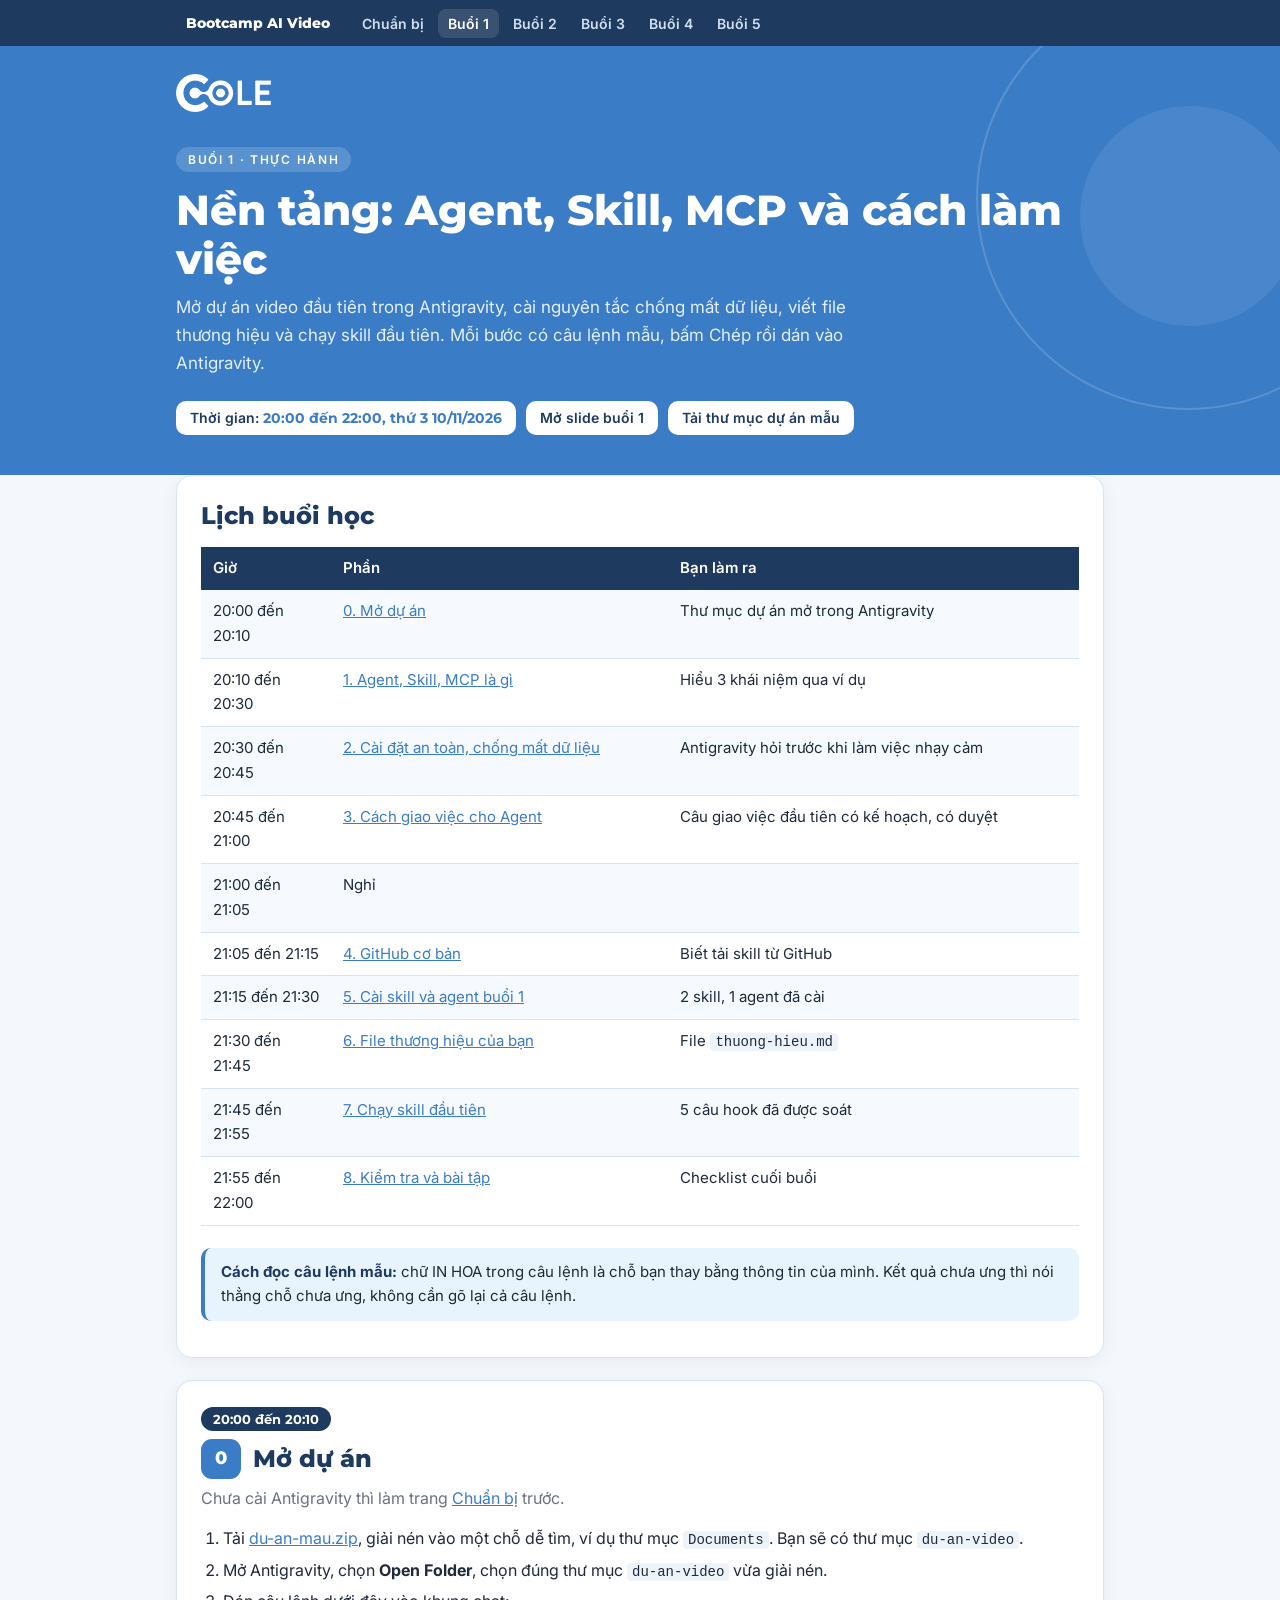
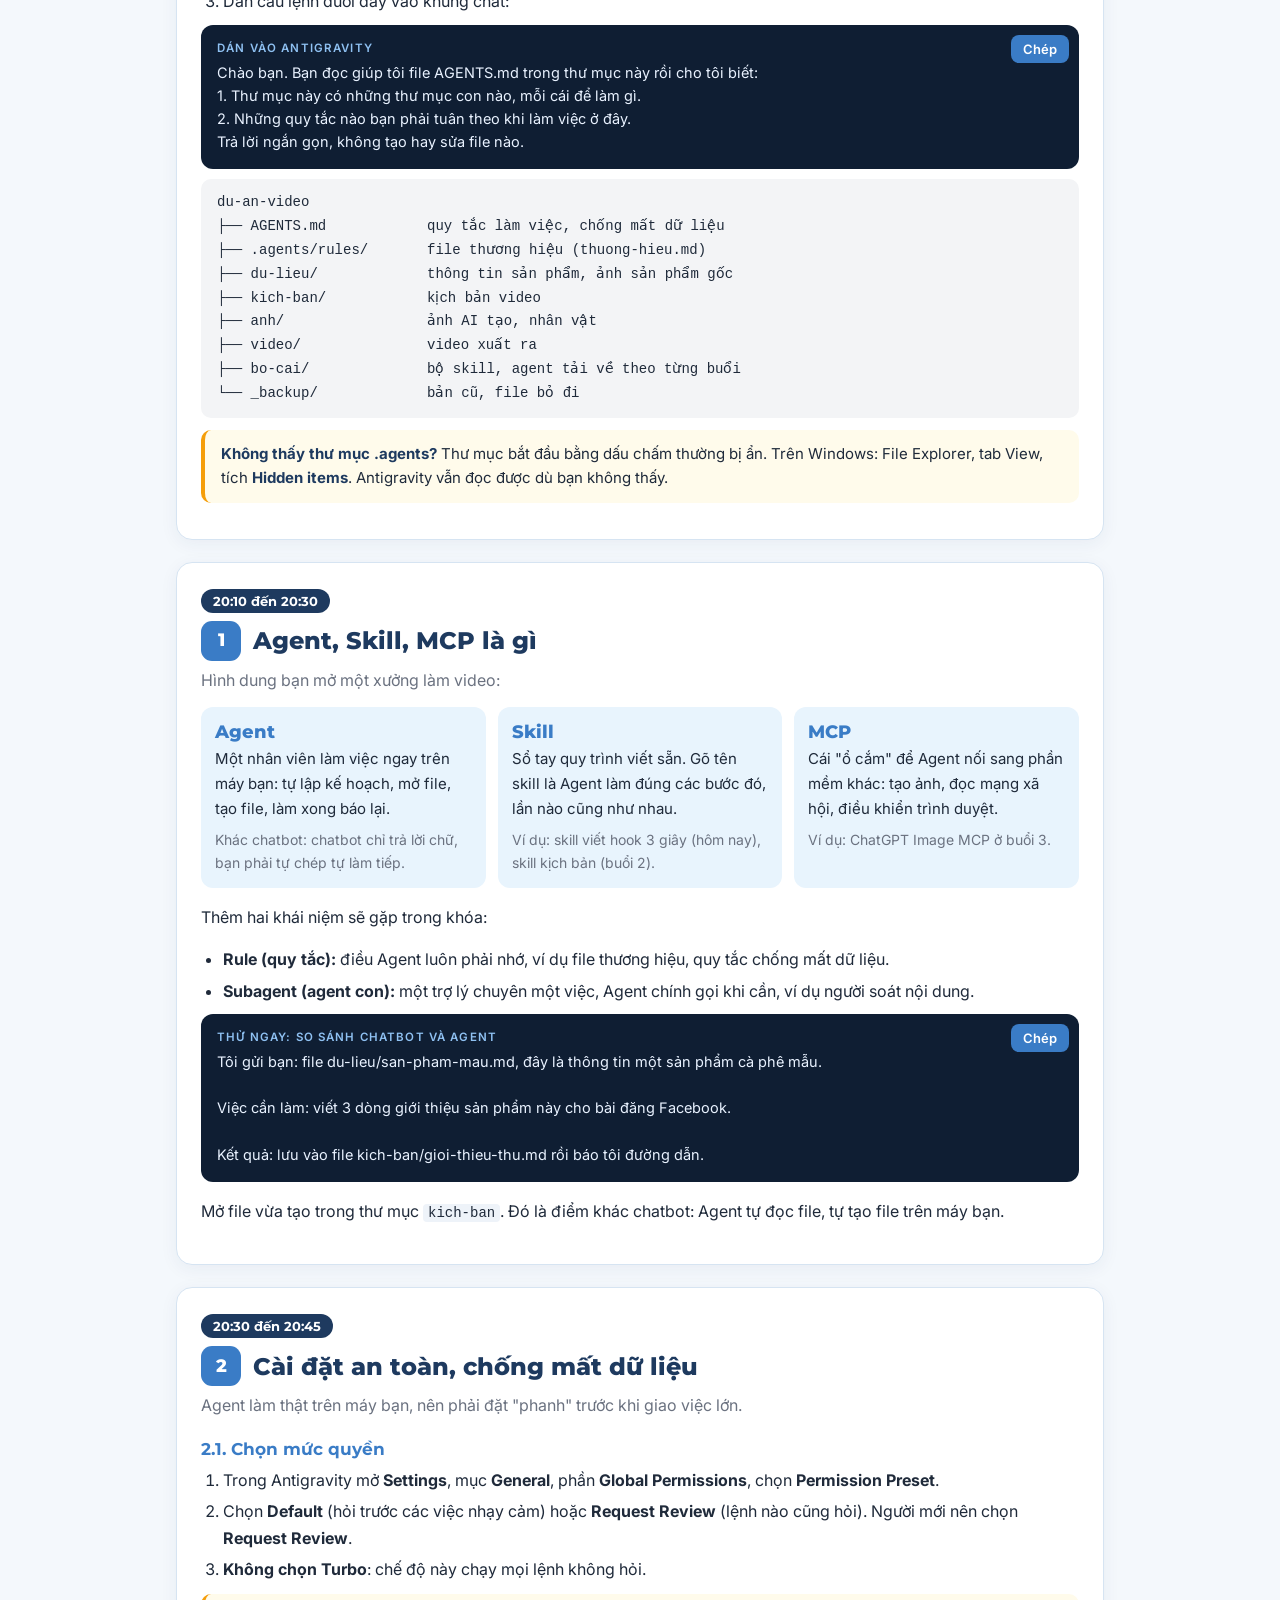
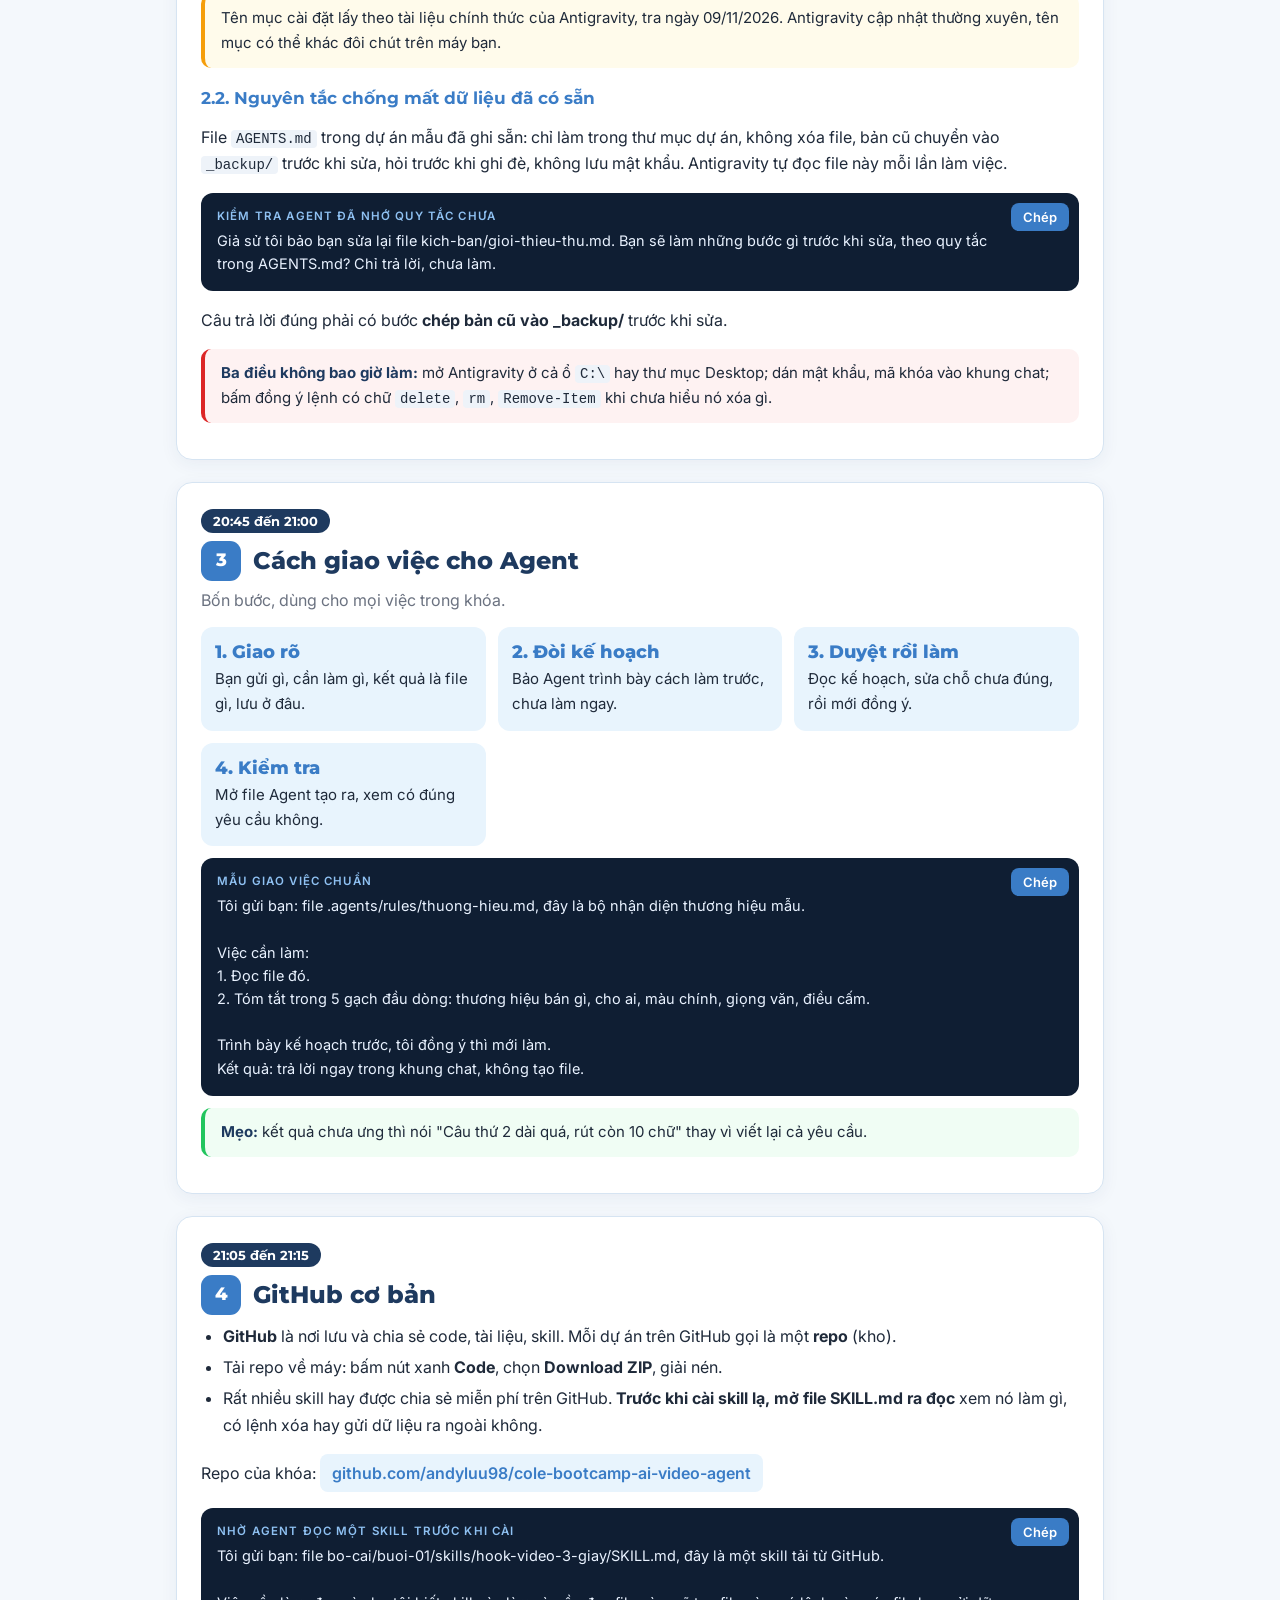
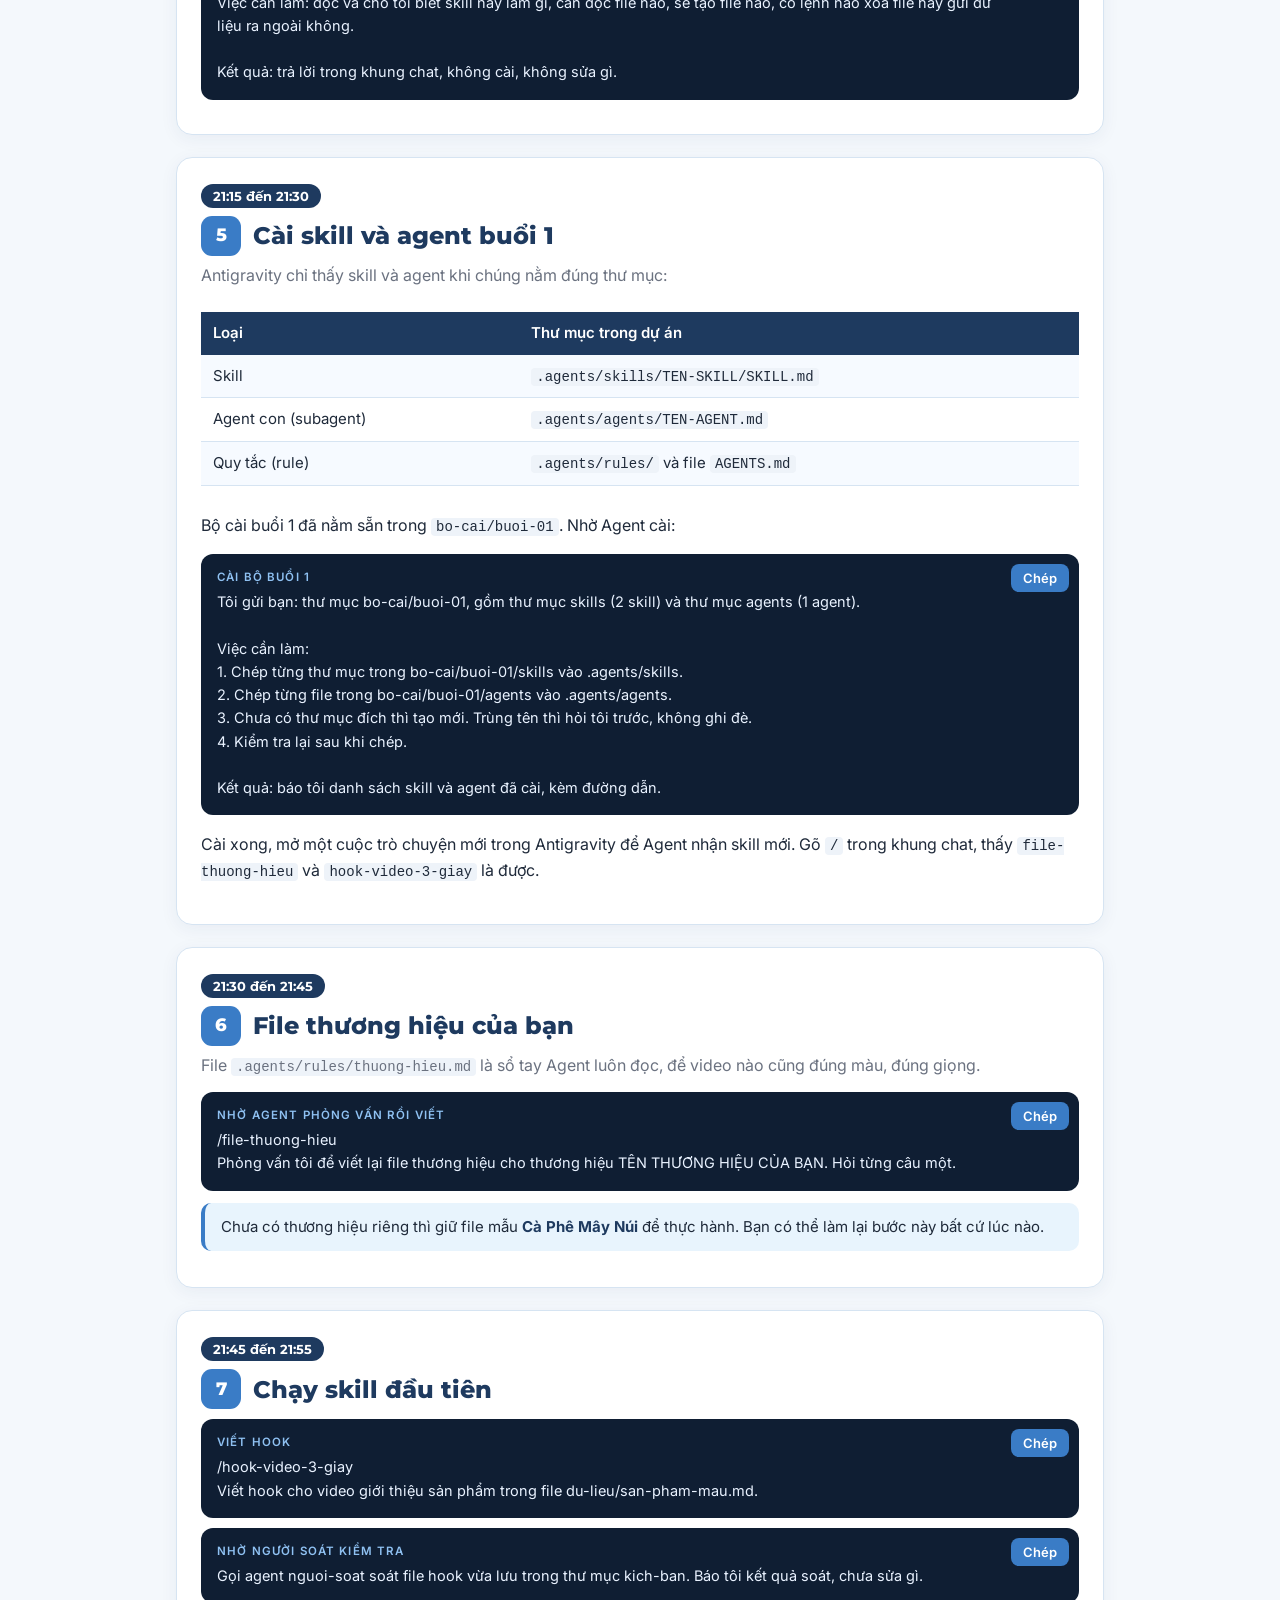
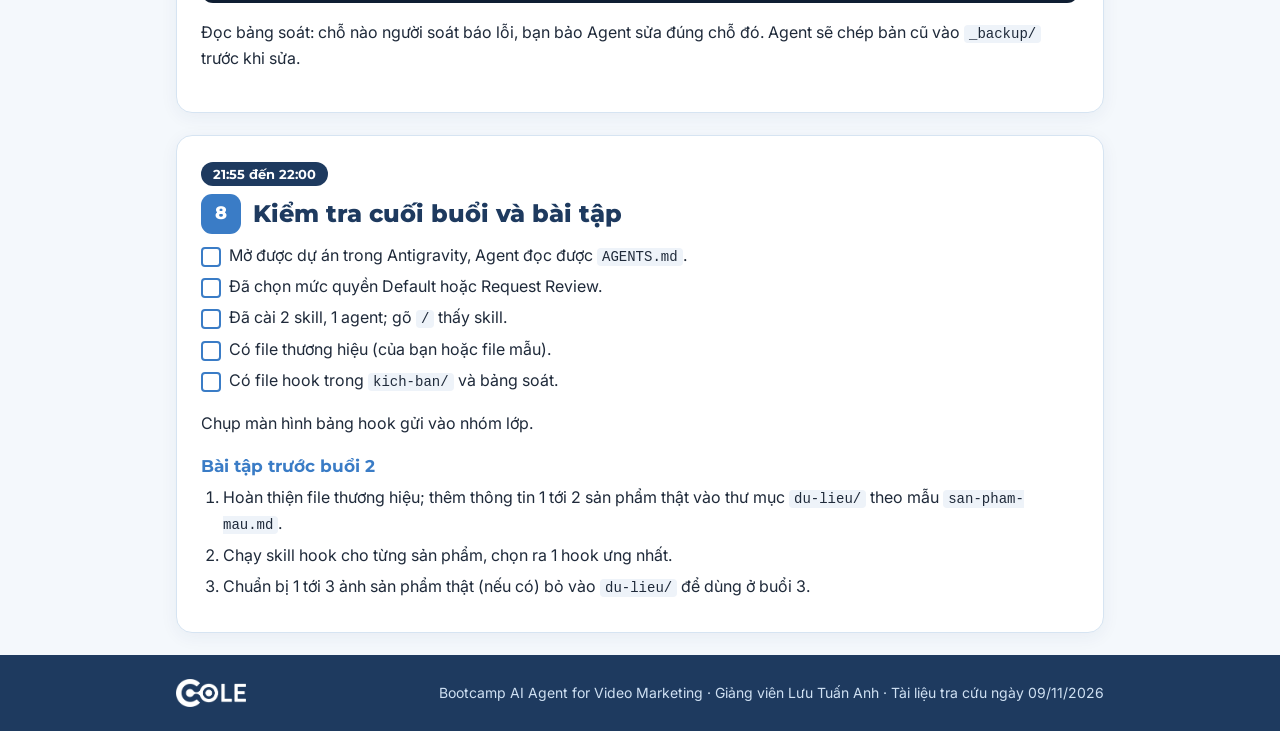
==== buoi-1.html @ e19cebfb "Web khoa hoc 5 buoi: trang thuc hanh, slide, bo cai skill va agent cho Antigravity" ====
<!doctype html>
<html lang="vi">
<head>
<meta charset="utf-8">
<meta name="viewport" content="width=device-width, initial-scale=1">
<title>Buổi 1: Nền tảng Agent, Skill, MCP | Bootcamp AI Video</title>
<link href="https://fonts.googleapis.com/css2?family=Montserrat:wght@600;700;800&family=Inter:wght@400;500;600;700&display=swap" rel="stylesheet">
<link rel="stylesheet" href="assets/style.css">
</head>
<body>
<nav class="top"><div class="wrap">
  <a class="home" href="index.html">Bootcamp AI Video</a>
  <a href="chuan-bi.html">Chuẩn bị</a>
  <a href="buoi-1.html">Buổi 1</a>
  <a href="buoi-2.html">Buổi 2</a>
  <a href="buoi-3.html">Buổi 3</a>
  <a href="buoi-4.html">Buổi 4</a>
  <a href="buoi-5.html">Buổi 5</a>
</div></nav>

<header class="hero">
  <div class="wrap">
    <img class="logo" src="assets/logo-cole-trang.png" alt="Cole">
    <div><span class="nhan">Buổi 1 · Thực hành</span></div>
    <h1>Nền tảng: Agent, Skill, MCP và cách làm việc</h1>
    <p>Mở dự án video đầu tiên trong Antigravity, cài nguyên tắc chống mất dữ liệu, viết file thương hiệu và chạy skill đầu tiên. Mỗi bước có câu lệnh mẫu, bấm Chép rồi dán vào Antigravity.</p>
    <div class="chips">
      <span>Thời gian: <b>20:00 đến 22:00, thứ 3 10/11/2026</b></span>
      <a href="slide/buoi-1.html">Mở slide buổi 1</a>
      <a href="tai-ve/du-an-mau.zip">Tải thư mục dự án mẫu</a>
    </div>
  </div>
</header>

<main class="wrap">

  <section class="card">
    <h2>Lịch buổi học</h2>
    <div class="bang-cuon"><table>
      <tr><th style="width:130px">Giờ</th><th>Phần</th><th>Bạn làm ra</th></tr>
      <tr><td>20:00 đến 20:10</td><td><a href="#p0">0. Mở dự án</a></td><td>Thư mục dự án mở trong Antigravity</td></tr>
      <tr><td>20:10 đến 20:30</td><td><a href="#p1">1. Agent, Skill, MCP là gì</a></td><td>Hiểu 3 khái niệm qua ví dụ</td></tr>
      <tr><td>20:30 đến 20:45</td><td><a href="#p2">2. Cài đặt an toàn, chống mất dữ liệu</a></td><td>Antigravity hỏi trước khi làm việc nhạy cảm</td></tr>
      <tr><td>20:45 đến 21:00</td><td><a href="#p3">3. Cách giao việc cho Agent</a></td><td>Câu giao việc đầu tiên có kế hoạch, có duyệt</td></tr>
      <tr><td>21:00 đến 21:05</td><td>Nghỉ</td><td></td></tr>
      <tr><td>21:05 đến 21:15</td><td><a href="#p4">4. GitHub cơ bản</a></td><td>Biết tải skill từ GitHub</td></tr>
      <tr><td>21:15 đến 21:30</td><td><a href="#p5">5. Cài skill và agent buổi 1</a></td><td>2 skill, 1 agent đã cài</td></tr>
      <tr><td>21:30 đến 21:45</td><td><a href="#p6">6. File thương hiệu của bạn</a></td><td>File <code>thuong-hieu.md</code></td></tr>
      <tr><td>21:45 đến 21:55</td><td><a href="#p7">7. Chạy skill đầu tiên</a></td><td>5 câu hook đã được soát</td></tr>
      <tr><td>21:55 đến 22:00</td><td><a href="#p8">8. Kiểm tra và bài tập</a></td><td>Checklist cuối buổi</td></tr>
    </table></div>
    <div class="note lam"><b>Cách đọc câu lệnh mẫu:</b> chữ IN HOA trong câu lệnh là chỗ bạn thay bằng thông tin của mình. Kết quả chưa ưng thì nói thẳng chỗ chưa ưng, không cần gõ lại cả câu lệnh.</div>
  </section>

  <!-- PHẦN 0 -->
  <section class="card" id="p0">
    <span class="phut">20:00 đến 20:10</span>
    <h2><span class="so">0</span>Mở dự án</h2>
    <p class="dung">Chưa cài Antigravity thì làm trang <a href="chuan-bi.html">Chuẩn bị</a> trước.</p>
    <ol>
      <li>Tải <a href="tai-ve/du-an-mau.zip">du-an-mau.zip</a>, giải nén vào một chỗ dễ tìm, ví dụ thư mục <code>Documents</code>. Bạn sẽ có thư mục <code>du-an-video</code>.</li>
      <li>Mở Antigravity, chọn <b>Open Folder</b>, chọn đúng thư mục <code>du-an-video</code> vừa giải nén.</li>
      <li>Dán câu lệnh dưới đây vào khung chat:</li>
    </ol>
    <div class="prompt"><span class="nhan-p">Dán vào Antigravity</span><button>Chép</button><p>Chào bạn. Bạn đọc giúp tôi file AGENTS.md trong thư mục này rồi cho tôi biết:
1. Thư mục này có những thư mục con nào, mỗi cái để làm gì.
2. Những quy tắc nào bạn phải tuân theo khi làm việc ở đây.
Trả lời ngắn gọn, không tạo hay sửa file nào.</p></div>
    <div class="cay">du-an-video
├── AGENTS.md            quy tắc làm việc, chống mất dữ liệu
├── .agents/rules/       file thương hiệu (thuong-hieu.md)
├── du-lieu/             thông tin sản phẩm, ảnh sản phẩm gốc
├── kich-ban/            kịch bản video
├── anh/                 ảnh AI tạo, nhân vật
├── video/               video xuất ra
├── bo-cai/              bộ skill, agent tải về theo từng buổi
└── _backup/             bản cũ, file bỏ đi</div>
    <div class="note vang"><b>Không thấy thư mục .agents?</b> Thư mục bắt đầu bằng dấu chấm thường bị ẩn. Trên Windows: File Explorer, tab View, tích <b>Hidden items</b>. Antigravity vẫn đọc được dù bạn không thấy.</div>
  </section>

  <!-- PHẦN 1 -->
  <section class="card" id="p1">
    <span class="phut">20:10 đến 20:30</span>
    <h2><span class="so">1</span>Agent, Skill, MCP là gì</h2>
    <p class="dung">Hình dung bạn mở một xưởng làm video:</p>
    <div class="luoi">
      <div><b>Agent</b>Một nhân viên làm việc ngay trên máy bạn: tự lập kế hoạch, mở file, tạo file, làm xong báo lại.<i>Khác chatbot: chatbot chỉ trả lời chữ, bạn phải tự chép tự làm tiếp.</i></div>
      <div><b>Skill</b>Sổ tay quy trình viết sẵn. Gõ tên skill là Agent làm đúng các bước đó, lần nào cũng như nhau.<i>Ví dụ: skill viết hook 3 giây (hôm nay), skill kịch bản (buổi 2).</i></div>
      <div><b>MCP</b>Cái "ổ cắm" để Agent nối sang phần mềm khác: tạo ảnh, đọc mạng xã hội, điều khiển trình duyệt.<i>Ví dụ: ChatGPT Image MCP ở buổi 3.</i></div>
    </div>
    <p>Thêm hai khái niệm sẽ gặp trong khóa:</p>
    <ul>
      <li><b>Rule (quy tắc):</b> điều Agent luôn phải nhớ, ví dụ file thương hiệu, quy tắc chống mất dữ liệu.</li>
      <li><b>Subagent (agent con):</b> một trợ lý chuyên một việc, Agent chính gọi khi cần, ví dụ người soát nội dung.</li>
    </ul>
    <div class="prompt"><span class="nhan-p">Thử ngay: so sánh chatbot và Agent</span><button>Chép</button><p>Tôi gửi bạn: file du-lieu/san-pham-mau.md, đây là thông tin một sản phẩm cà phê mẫu.

Việc cần làm: viết 3 dòng giới thiệu sản phẩm này cho bài đăng Facebook.

Kết quả: lưu vào file kich-ban/gioi-thieu-thu.md rồi báo tôi đường dẫn.</p></div>
    <p>Mở file vừa tạo trong thư mục <code>kich-ban</code>. Đó là điểm khác chatbot: Agent tự đọc file, tự tạo file trên máy bạn.</p>
  </section>

  <!-- PHẦN 2 -->
  <section class="card" id="p2">
    <span class="phut">20:30 đến 20:45</span>
    <h2><span class="so">2</span>Cài đặt an toàn, chống mất dữ liệu</h2>
    <p class="dung">Agent làm thật trên máy bạn, nên phải đặt "phanh" trước khi giao việc lớn.</p>
    <h3>2.1. Chọn mức quyền</h3>
    <ol>
      <li>Trong Antigravity mở <b>Settings</b>, mục <b>General</b>, phần <b>Global Permissions</b>, chọn <b>Permission Preset</b>.</li>
      <li>Chọn <b>Default</b> (hỏi trước các việc nhạy cảm) hoặc <b>Request Review</b> (lệnh nào cũng hỏi). Người mới nên chọn <b>Request Review</b>.</li>
      <li><b>Không chọn Turbo</b>: chế độ này chạy mọi lệnh không hỏi.</li>
    </ol>
    <div class="note vang">Tên mục cài đặt lấy theo tài liệu chính thức của Antigravity, tra ngày 09/11/2026. Antigravity cập nhật thường xuyên, tên mục có thể khác đôi chút trên máy bạn.</div>
    <h3>2.2. Nguyên tắc chống mất dữ liệu đã có sẵn</h3>
    <p>File <code>AGENTS.md</code> trong dự án mẫu đã ghi sẵn: chỉ làm trong thư mục dự án, không xóa file, bản cũ chuyển vào <code>_backup/</code> trước khi sửa, hỏi trước khi ghi đè, không lưu mật khẩu. Antigravity tự đọc file này mỗi lần làm việc.</p>
    <div class="prompt"><span class="nhan-p">Kiểm tra Agent đã nhớ quy tắc chưa</span><button>Chép</button><p>Giả sử tôi bảo bạn sửa lại file kich-ban/gioi-thieu-thu.md. Bạn sẽ làm những bước gì trước khi sửa, theo quy tắc trong AGENTS.md? Chỉ trả lời, chưa làm.</p></div>
    <p>Câu trả lời đúng phải có bước <b>chép bản cũ vào _backup/</b> trước khi sửa.</p>
    <div class="note do"><b>Ba điều không bao giờ làm:</b> mở Antigravity ở cả ổ <code>C:\</code> hay thư mục Desktop; dán mật khẩu, mã khóa vào khung chat; bấm đồng ý lệnh có chữ <code>delete</code>, <code>rm</code>, <code>Remove-Item</code> khi chưa hiểu nó xóa gì.</div>
  </section>

  <!-- PHẦN 3 -->
  <section class="card" id="p3">
    <span class="phut">20:45 đến 21:00</span>
    <h2><span class="so">3</span>Cách giao việc cho Agent</h2>
    <p class="dung">Bốn bước, dùng cho mọi việc trong khóa.</p>
    <div class="luoi">
      <div><b>1. Giao rõ</b>Bạn gửi gì, cần làm gì, kết quả là file gì, lưu ở đâu.</div>
      <div><b>2. Đòi kế hoạch</b>Bảo Agent trình bày cách làm trước, chưa làm ngay.</div>
      <div><b>3. Duyệt rồi làm</b>Đọc kế hoạch, sửa chỗ chưa đúng, rồi mới đồng ý.</div>
      <div><b>4. Kiểm tra</b>Mở file Agent tạo ra, xem có đúng yêu cầu không.</div>
    </div>
    <div class="prompt"><span class="nhan-p">Mẫu giao việc chuẩn</span><button>Chép</button><p>Tôi gửi bạn: file .agents/rules/thuong-hieu.md, đây là bộ nhận diện thương hiệu mẫu.

Việc cần làm:
1. Đọc file đó.
2. Tóm tắt trong 5 gạch đầu dòng: thương hiệu bán gì, cho ai, màu chính, giọng văn, điều cấm.

Trình bày kế hoạch trước, tôi đồng ý thì mới làm.
Kết quả: trả lời ngay trong khung chat, không tạo file.</p></div>
    <div class="note xanh"><b>Mẹo:</b> kết quả chưa ưng thì nói "Câu thứ 2 dài quá, rút còn 10 chữ" thay vì viết lại cả yêu cầu.</div>
  </section>

  <!-- PHẦN 4 -->
  <section class="card" id="p4">
    <span class="phut">21:05 đến 21:15</span>
    <h2><span class="so">4</span>GitHub cơ bản</h2>
    <ul>
      <li><b>GitHub</b> là nơi lưu và chia sẻ code, tài liệu, skill. Mỗi dự án trên GitHub gọi là một <b>repo</b> (kho).</li>
      <li>Tải repo về máy: bấm nút xanh <b>Code</b>, chọn <b>Download ZIP</b>, giải nén.</li>
      <li>Rất nhiều skill hay được chia sẻ miễn phí trên GitHub. <b>Trước khi cài skill lạ, mở file SKILL.md ra đọc</b> xem nó làm gì, có lệnh xóa hay gửi dữ liệu ra ngoài không.</li>
    </ul>
    <p>Repo của khóa: <a class="link" href="https://github.com/andyluu98/cole-bootcamp-ai-video-agent">github.com/andyluu98/cole-bootcamp-ai-video-agent</a></p>
    <div class="prompt"><span class="nhan-p">Nhờ Agent đọc một skill trước khi cài</span><button>Chép</button><p>Tôi gửi bạn: file bo-cai/buoi-01/skills/hook-video-3-giay/SKILL.md, đây là một skill tải từ GitHub.

Việc cần làm: đọc và cho tôi biết skill này làm gì, cần đọc file nào, sẽ tạo file nào, có lệnh nào xóa file hay gửi dữ liệu ra ngoài không.

Kết quả: trả lời trong khung chat, không cài, không sửa gì.</p></div>
  </section>

  <!-- PHẦN 5 -->
  <section class="card" id="p5">
    <span class="phut">21:15 đến 21:30</span>
    <h2><span class="so">5</span>Cài skill và agent buổi 1</h2>
    <p class="dung">Antigravity chỉ thấy skill và agent khi chúng nằm đúng thư mục:</p>
    <div class="bang-cuon"><table>
      <tr><th>Loại</th><th>Thư mục trong dự án</th></tr>
      <tr><td>Skill</td><td><code>.agents/skills/TEN-SKILL/SKILL.md</code></td></tr>
      <tr><td>Agent con (subagent)</td><td><code>.agents/agents/TEN-AGENT.md</code></td></tr>
      <tr><td>Quy tắc (rule)</td><td><code>.agents/rules/</code> và file <code>AGENTS.md</code></td></tr>
    </table></div>
    <p>Bộ cài buổi 1 đã nằm sẵn trong <code>bo-cai/buoi-01</code>. Nhờ Agent cài:</p>
    <div class="prompt"><span class="nhan-p">Cài bộ buổi 1</span><button>Chép</button><p>Tôi gửi bạn: thư mục bo-cai/buoi-01, gồm thư mục skills (2 skill) và thư mục agents (1 agent).

Việc cần làm:
1. Chép từng thư mục trong bo-cai/buoi-01/skills vào .agents/skills.
2. Chép từng file trong bo-cai/buoi-01/agents vào .agents/agents.
3. Chưa có thư mục đích thì tạo mới. Trùng tên thì hỏi tôi trước, không ghi đè.
4. Kiểm tra lại sau khi chép.

Kết quả: báo tôi danh sách skill và agent đã cài, kèm đường dẫn.</p></div>
    <p>Cài xong, mở một cuộc trò chuyện mới trong Antigravity để Agent nhận skill mới. Gõ <code>/</code> trong khung chat, thấy <code>file-thuong-hieu</code> và <code>hook-video-3-giay</code> là được.</p>
  </section>

  <!-- PHẦN 6 -->
  <section class="card" id="p6">
    <span class="phut">21:30 đến 21:45</span>
    <h2><span class="so">6</span>File thương hiệu của bạn</h2>
    <p class="dung">File <code>.agents/rules/thuong-hieu.md</code> là sổ tay Agent luôn đọc, để video nào cũng đúng màu, đúng giọng.</p>
    <div class="prompt"><span class="nhan-p">Nhờ Agent phỏng vấn rồi viết</span><button>Chép</button><p>/file-thuong-hieu
Phỏng vấn tôi để viết lại file thương hiệu cho thương hiệu TÊN THƯƠNG HIỆU CỦA BẠN. Hỏi từng câu một.</p></div>
    <div class="note lam">Chưa có thương hiệu riêng thì giữ file mẫu <b>Cà Phê Mây Núi</b> để thực hành. Bạn có thể làm lại bước này bất cứ lúc nào.</div>
  </section>

  <!-- PHẦN 7 -->
  <section class="card" id="p7">
    <span class="phut">21:45 đến 21:55</span>
    <h2><span class="so">7</span>Chạy skill đầu tiên</h2>
    <div class="prompt"><span class="nhan-p">Viết hook</span><button>Chép</button><p>/hook-video-3-giay
Viết hook cho video giới thiệu sản phẩm trong file du-lieu/san-pham-mau.md.</p></div>
    <div class="prompt"><span class="nhan-p">Nhờ người soát kiểm tra</span><button>Chép</button><p>Gọi agent nguoi-soat soát file hook vừa lưu trong thư mục kich-ban. Báo tôi kết quả soát, chưa sửa gì.</p></div>
    <p>Đọc bảng soát: chỗ nào người soát báo lỗi, bạn bảo Agent sửa đúng chỗ đó. Agent sẽ chép bản cũ vào <code>_backup/</code> trước khi sửa.</p>
  </section>

  <!-- PHẦN 8 -->
  <section class="card" id="p8">
    <span class="phut">21:55 đến 22:00</span>
    <h2><span class="so">8</span>Kiểm tra cuối buổi và bài tập</h2>
    <ul class="check">
      <li>Mở được dự án trong Antigravity, Agent đọc được <code>AGENTS.md</code>.</li>
      <li>Đã chọn mức quyền Default hoặc Request Review.</li>
      <li>Đã cài 2 skill, 1 agent; gõ <code>/</code> thấy skill.</li>
      <li>Có file thương hiệu (của bạn hoặc file mẫu).</li>
      <li>Có file hook trong <code>kich-ban/</code> và bảng soát.</li>
    </ul>
    <p>Chụp màn hình bảng hook gửi vào nhóm lớp.</p>
    <h3>Bài tập trước buổi 2</h3>
    <ol>
      <li>Hoàn thiện file thương hiệu; thêm thông tin 1 tới 2 sản phẩm thật vào thư mục <code>du-lieu/</code> theo mẫu <code>san-pham-mau.md</code>.</li>
      <li>Chạy skill hook cho từng sản phẩm, chọn ra 1 hook ưng nhất.</li>
      <li>Chuẩn bị 1 tới 3 ảnh sản phẩm thật (nếu có) bỏ vào <code>du-lieu/</code> để dùng ở buổi 3.</li>
    </ol>
  </section>

</main>

<footer><div class="wrap">
  <img src="assets/logo-cole-trang.png" alt="Cole">
  <span>Bootcamp AI Agent for Video Marketing · Giảng viên Lưu Tuấn Anh · Tài liệu tra cứu ngày 09/11/2026</span>
</div></footer>
<script src="assets/app.js"></script>
</body>
</html>
---- assets/style.css ----
:root { --blue:#3A7CC6; --dark:#1E3A5F; --light:#E8F4FD; --sky:#5BA3E6; --gray:#6B7280; --lgray:#F3F4F6; --orange:#F59E0B; --green:#22C55E; --text:#1f2a3a; --line:#d6e4f2; }
* { box-sizing: border-box; }
body { margin:0; background:#f4f8fc; color:var(--text); font:400 16px/1.65 'Inter', Arial, sans-serif; }
a { color:var(--blue); }
.wrap { max-width: 960px; margin: 0 auto; padding: 0 16px; }

nav.top { background:var(--dark); position:sticky; top:0; z-index:10; }
nav.top .wrap { display:flex; gap:4px; align-items:center; overflow-x:auto; padding-top:8px; padding-bottom:8px; }
nav.top a { color:#cfe0f2; text-decoration:none; font:600 14px 'Inter'; padding:6px 10px; border-radius:8px; white-space:nowrap; }
nav.top a:hover, nav.top a.on { background:rgba(255,255,255,.12); color:#fff; }
nav.top a.home { font-family:'Montserrat'; font-weight:800; color:#fff; margin-right:8px; }

header.hero { background: var(--blue); color:#fff; position:relative; overflow:hidden; }
header.hero::after { content:""; position:absolute; right:-120px; top:-60px; width:420px; height:420px; border-radius:50%; border:2px solid rgba(255,255,255,.16); }
header.hero::before { content:""; position:absolute; right:-20px; top:60px; width:220px; height:220px; border-radius:50%; background:rgba(255,255,255,.08); }
.hero .wrap { padding-top: 28px; padding-bottom: 40px; position:relative; z-index:1; }
.hero img.logo { height: 38px; }
.hero .nhan { display:inline-block; margin-top:28px; font:600 12px 'Inter'; letter-spacing:.14em; text-transform:uppercase; background:rgba(255,255,255,.16); padding:5px 12px; border-radius:999px; }
.hero h1 { font:800 clamp(28px,5vw,42px)/1.15 'Montserrat', Arial, sans-serif; margin:14px 0 10px; }
.hero p { margin:0; color:#e3f0fc; max-width:680px; font-size:17px; }
.chips { display:flex; flex-wrap:wrap; gap:10px; margin-top:24px; }
.chips span, .chips a { background:#fff; color:var(--dark); border-radius:10px; padding:8px 14px; font:600 14px 'Inter'; text-decoration:none; }
.chips b { color:var(--blue); font-family:'Montserrat'; }

main { padding: 28px 0 48px; }
.card { background:#fff; border:1px solid var(--line); border-radius:16px; padding:24px; margin-bottom:22px; box-shadow:0 4px 18px rgba(30,58,95,.06); }
.luoi { display:grid; grid-template-columns:repeat(3,1fr); gap:12px; margin:12px 0; }
.luoi > div, .luoi > a { background:var(--light); border-radius:12px; padding:14px; font-size:15px; color:var(--text); text-decoration:none; display:block; }
.luoi b { display:block; font:800 18px 'Montserrat'; color:var(--blue); margin-bottom:4px; }
.luoi i { display:block; font-style:normal; color:var(--gray); font-size:14px; margin-top:6px; }
@media (max-width:760px){ .luoi { grid-template-columns:1fr; } }

h2 { font:800 24px/1.3 'Montserrat', Arial, sans-serif; color:var(--dark); margin:0 0 6px; display:flex; gap:12px; align-items:center; }
h2 .so { flex:none; display:grid; place-items:center; width:40px; height:40px; border-radius:11px; background:var(--blue); color:#fff; font-size:18px; }
.dung { color:var(--gray); margin:0 0 14px; }
h3 { font:700 17px 'Montserrat', Arial, sans-serif; color:var(--blue); margin:20px 0 8px; }
ol, ul { padding-left:22px; margin:8px 0; }
li { margin:5px 0; }
.phut { display:inline-block; background:var(--dark); color:#fff; font:700 13px 'Montserrat'; border-radius:999px; padding:4px 12px; margin-bottom:8px; }
.link { display:inline-flex; gap:8px; align-items:center; background:var(--light); border-radius:8px; padding:6px 12px; font-weight:600; text-decoration:none; word-break:break-all; }
.nut { display:inline-block; background:var(--blue); color:#fff; text-decoration:none; font:700 15px 'Inter'; padding:10px 18px; border-radius:10px; margin:6px 8px 6px 0; }
.nut.phu { background:var(--light); color:var(--dark); }

.prompt { position:relative; background:#0f1e33; color:#e9f2ff; border-radius:12px; padding:16px; margin:10px 0; font:14.5px/1.6 'Inter', Arial, sans-serif; white-space:pre-wrap; }
.prompt .nhan-p { display:block; font:600 11.5px 'Inter'; letter-spacing:.1em; text-transform:uppercase; color:#8fc1f2; margin-bottom:6px; }
.prompt button { position:absolute; top:10px; right:10px; border:0; background:var(--blue); color:#fff; font:600 13px 'Inter'; padding:6px 12px; border-radius:8px; cursor:pointer; }
.prompt button.ok { background:var(--green); }
.prompt p { margin:0; padding-right:70px; }

.note { border-radius:10px; padding:12px 16px; margin:12px 0; font-size:15px; }
.note.vang { background:#fffbeb; border-left:4px solid var(--orange); }
.note.do { background:#fef2f2; border-left:4px solid #dc2626; }
.note.xanh { background:#f0fdf4; border-left:4px solid var(--green); }
.note.lam { background:var(--light); border-left:4px solid var(--blue); }
.note b { color:var(--dark); }

table { width:100%; border-collapse:collapse; font-size:15px; margin:10px 0; }
th { background:var(--dark); color:#fff; text-align:left; padding:9px 12px; font-weight:600; }
td { padding:9px 12px; border-bottom:1px solid var(--line); vertical-align:top; }
tr:nth-child(even) td { background:#f6faff; }
code { font:14px Consolas, monospace; background:#eef3f9; padding:1px 5px; border-radius:4px; word-break:break-word; }
.bang-cuon { overflow-x:auto; }
.cay { background:var(--lgray); border-radius:10px; padding:12px 16px; font:14px/1.7 Consolas, monospace; white-space:pre; overflow-x:auto; }
.check li { list-style:none; margin-left:-22px; padding-left:28px; position:relative; }
.check li::before { content:""; position:absolute; left:0; top:5px; width:16px; height:16px; border:2px solid var(--blue); border-radius:4px; }

footer { background:var(--dark); color:#cfe0f2; padding:24px 0; font-size:14px; }
footer .wrap { display:flex; justify-content:space-between; align-items:center; gap:16px; flex-wrap:wrap; }
footer img { height:28px; }
footer a { color:#fff; }
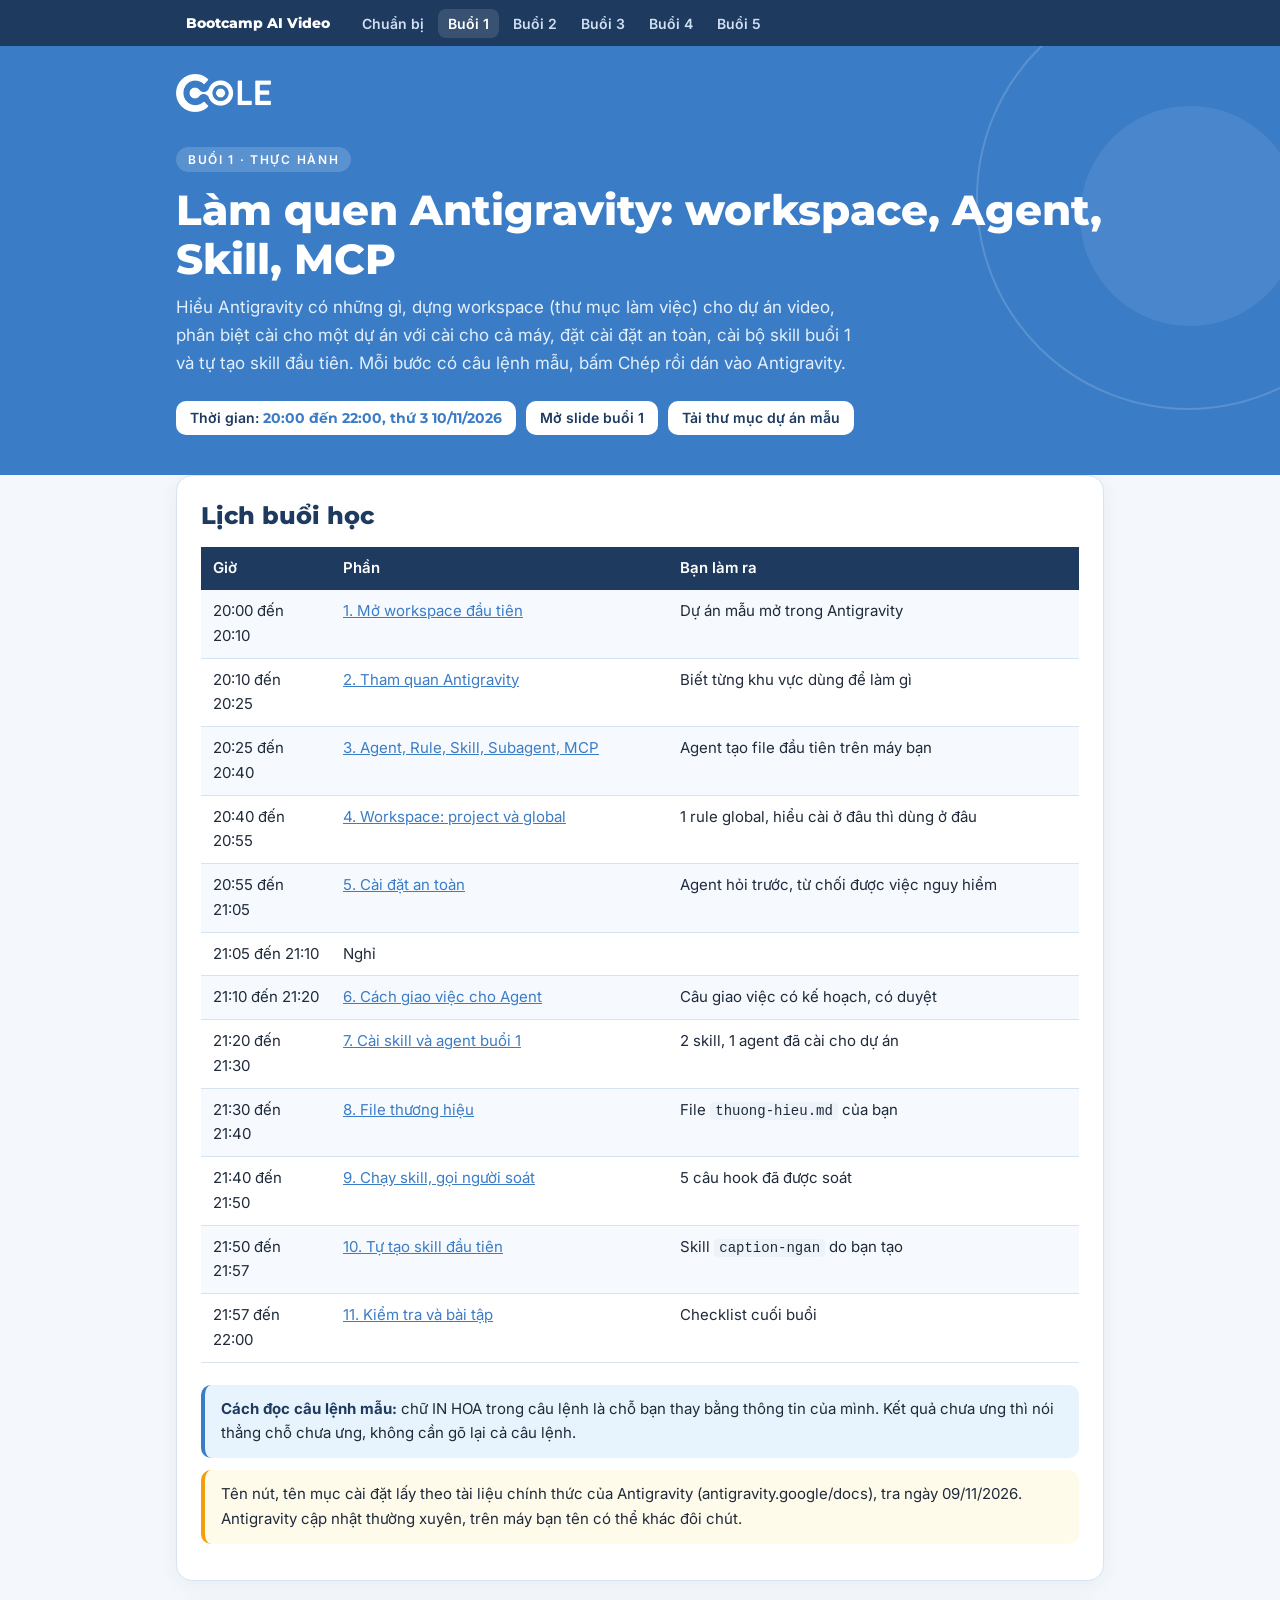
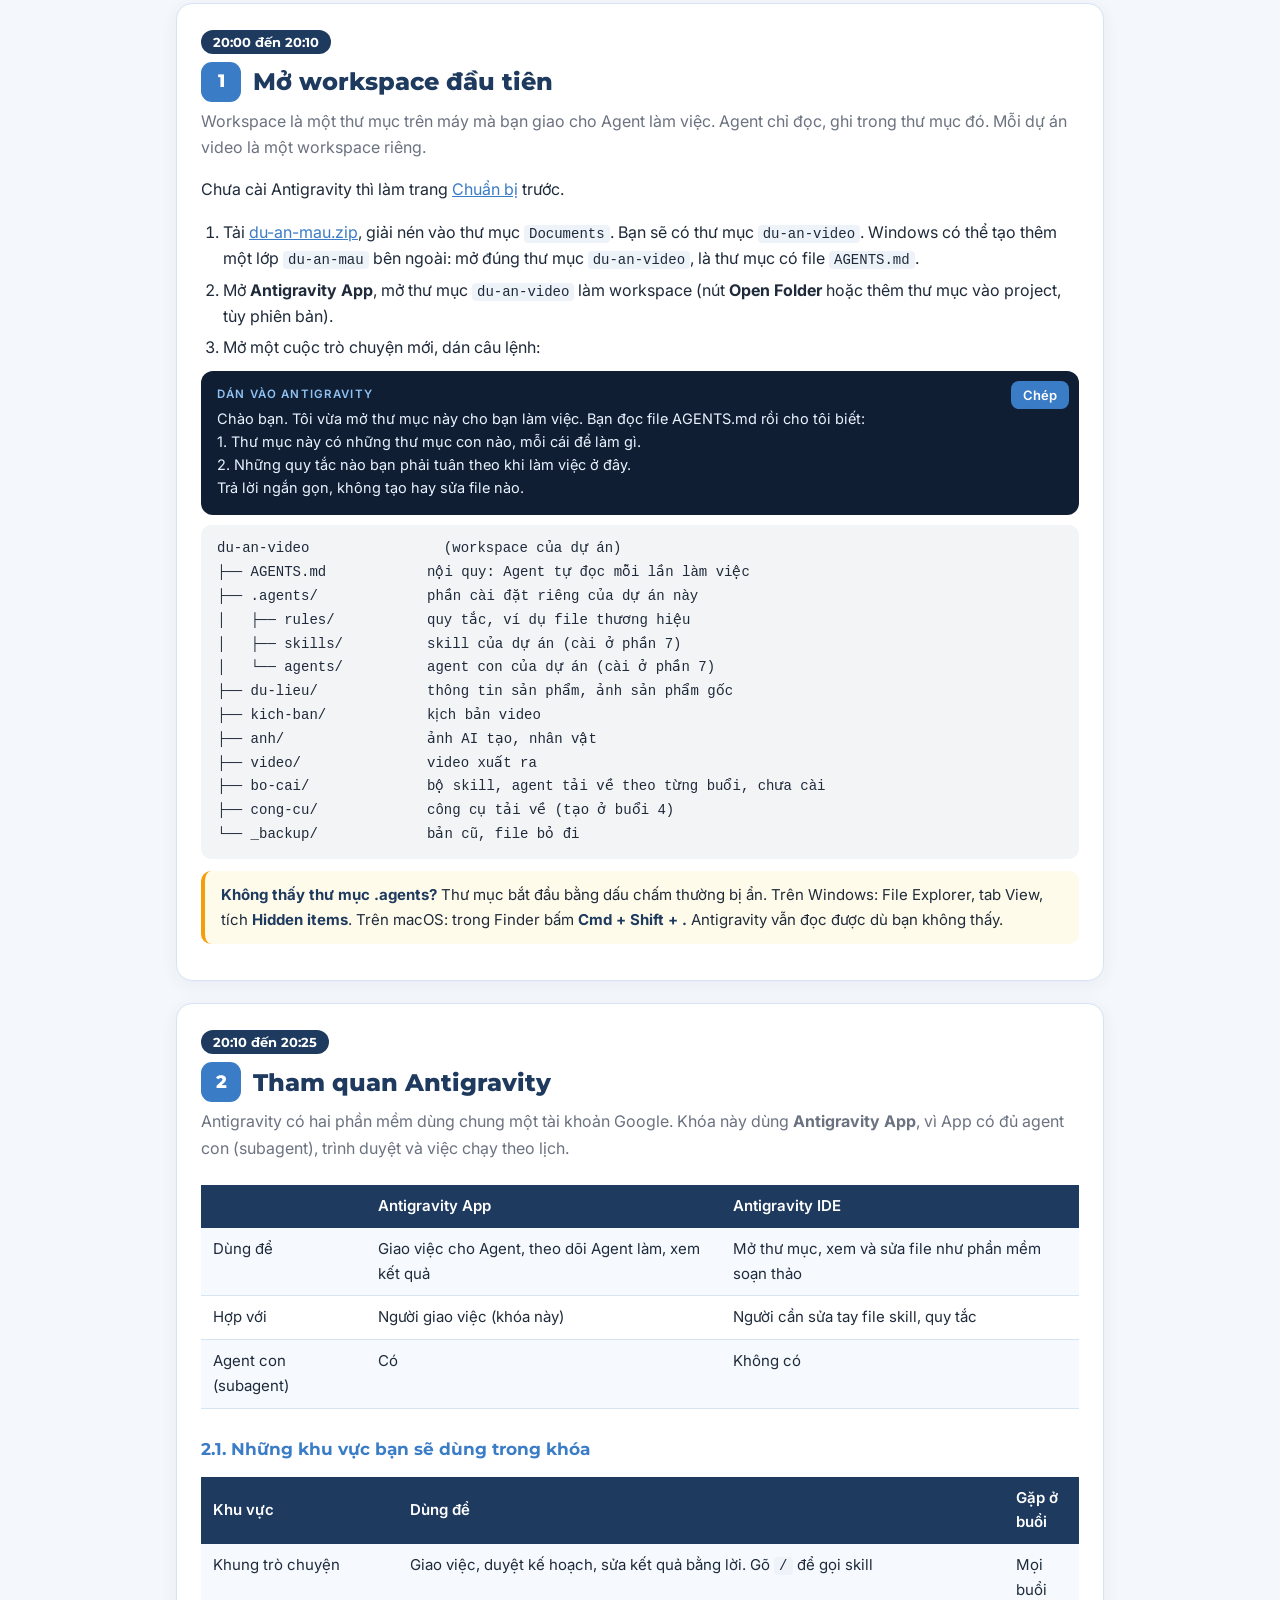
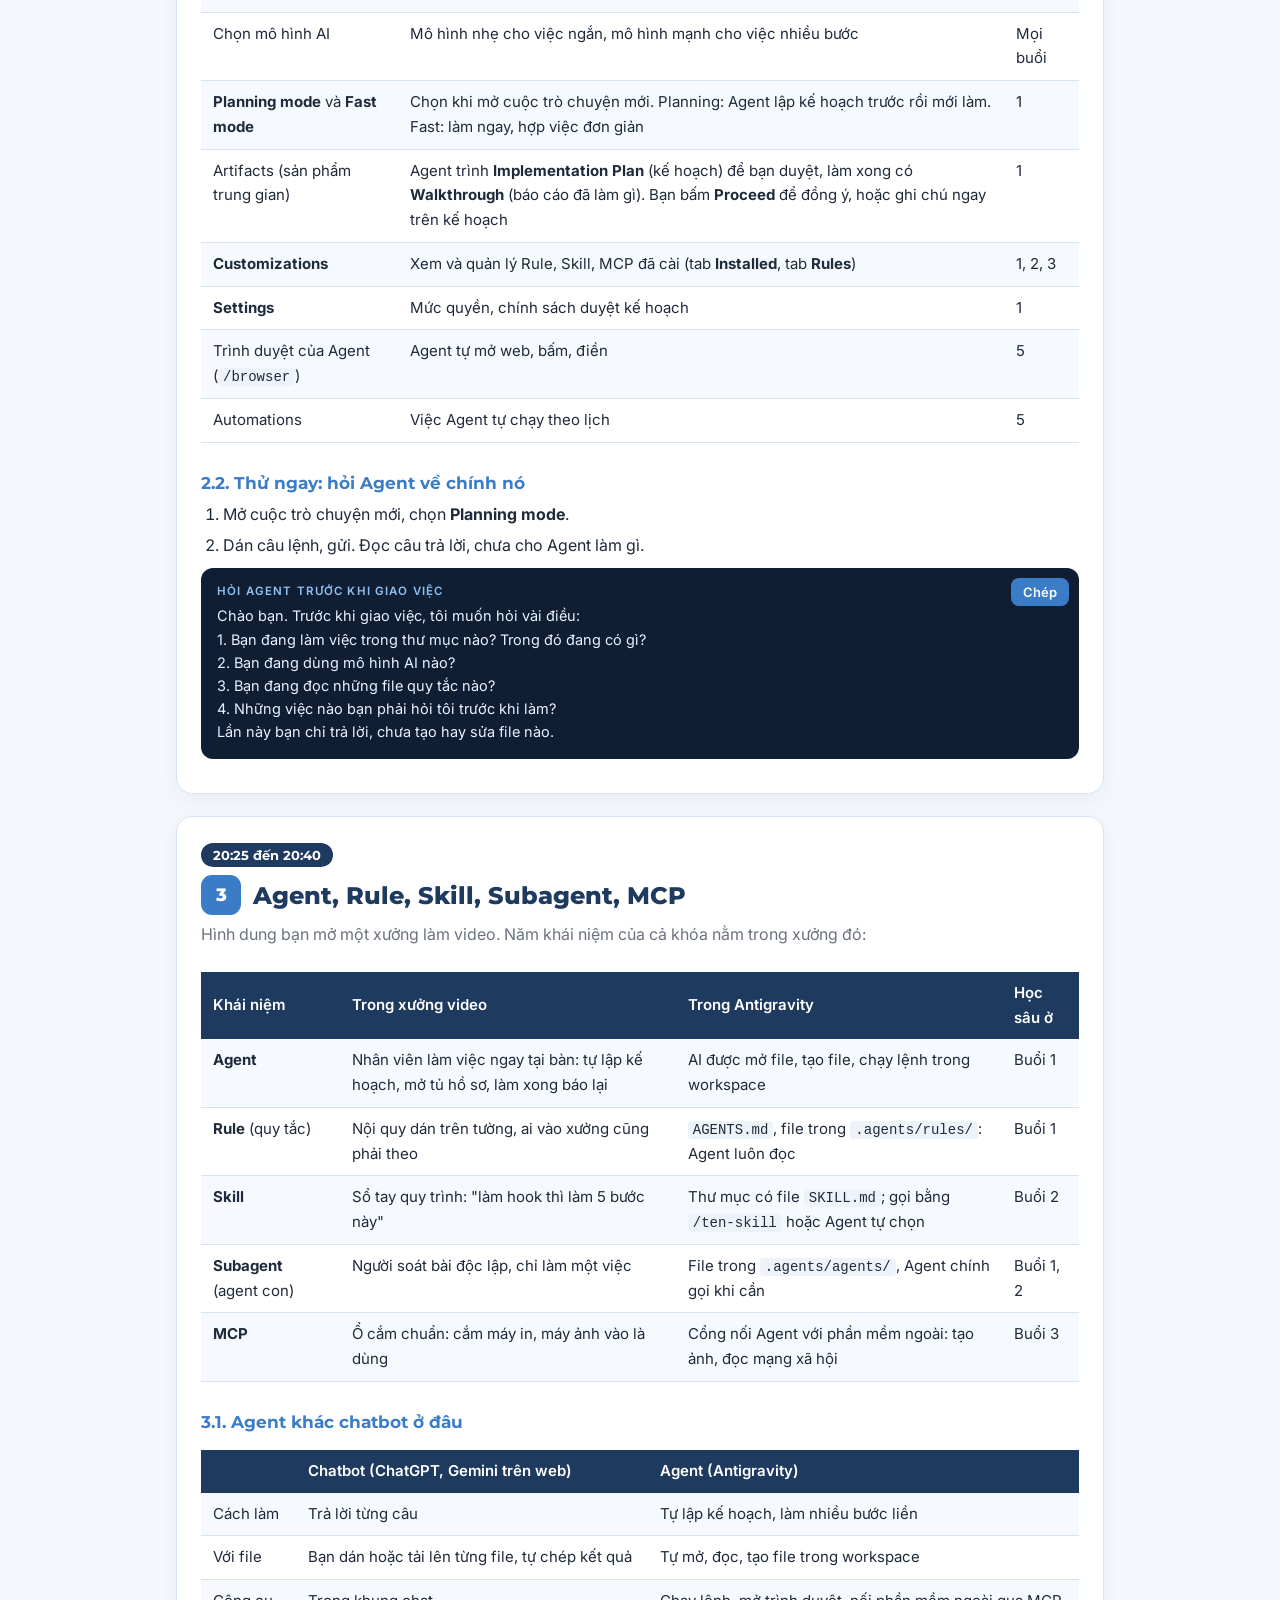
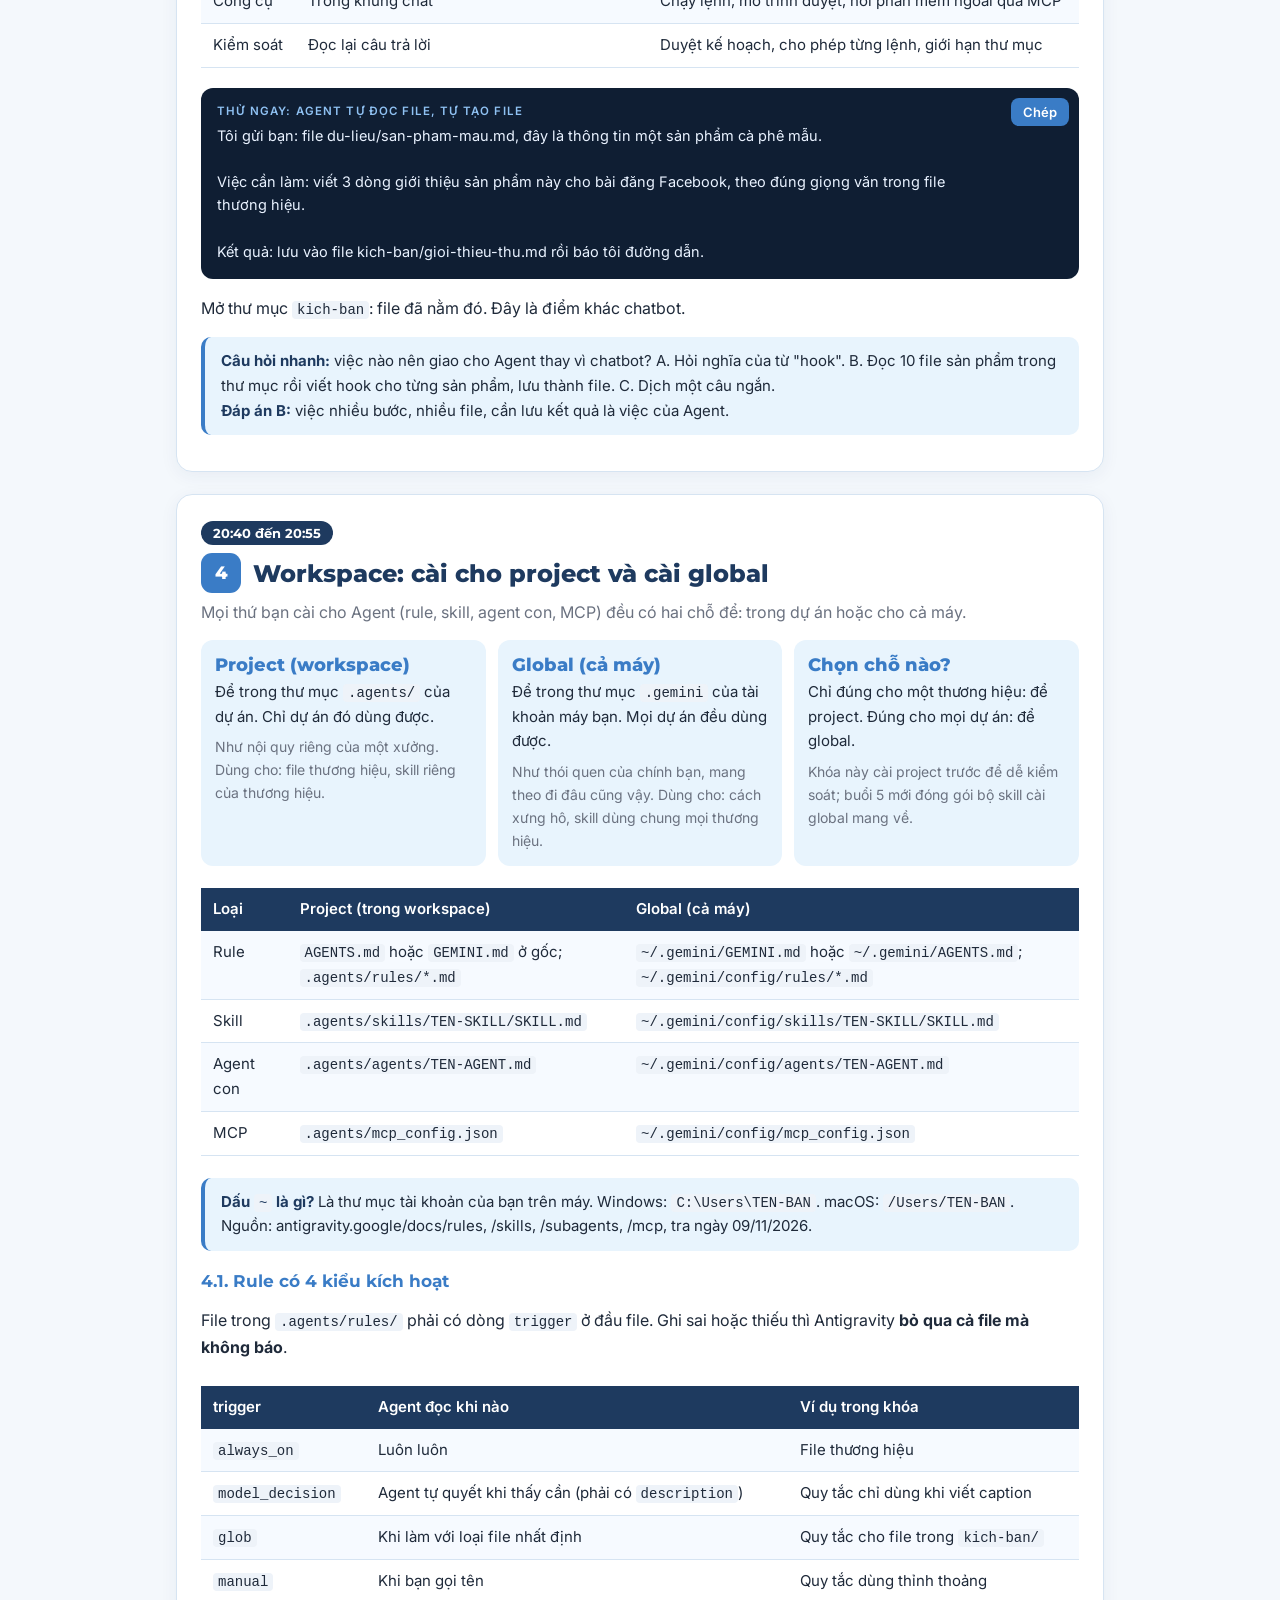
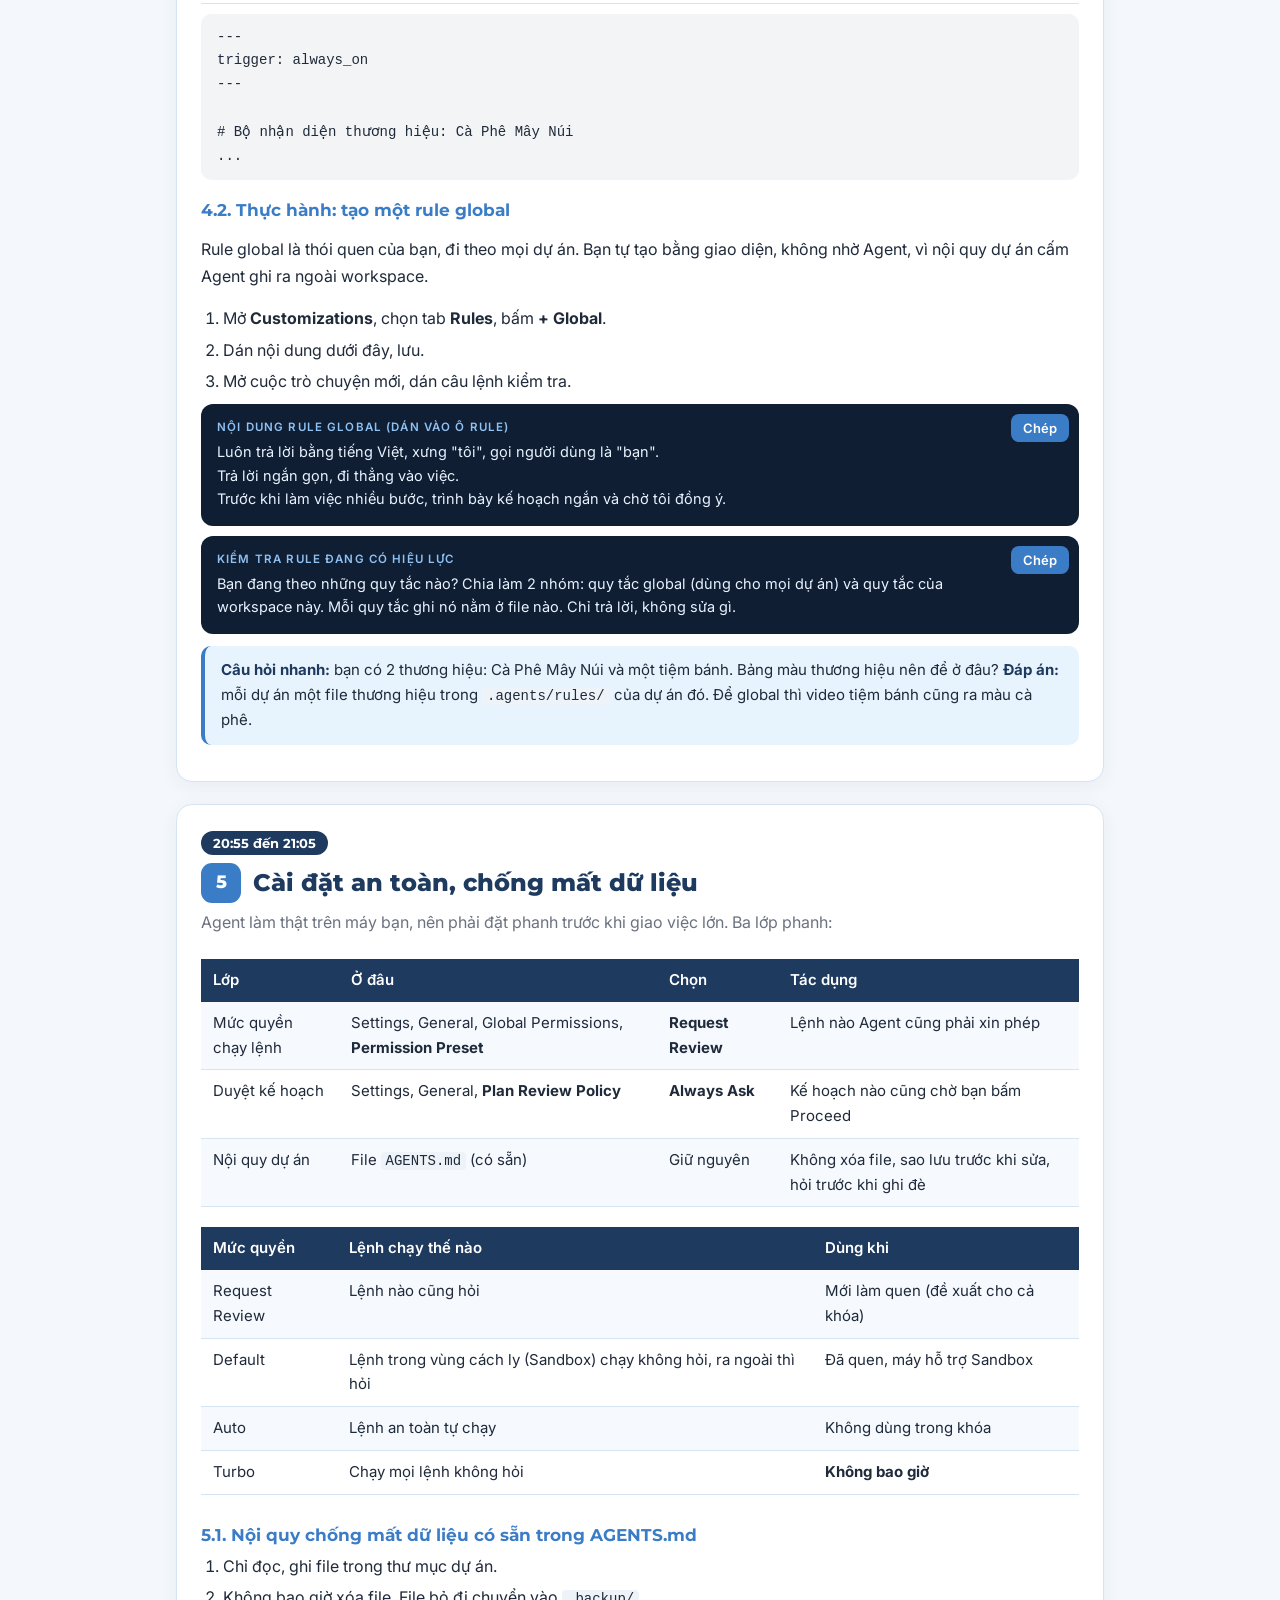
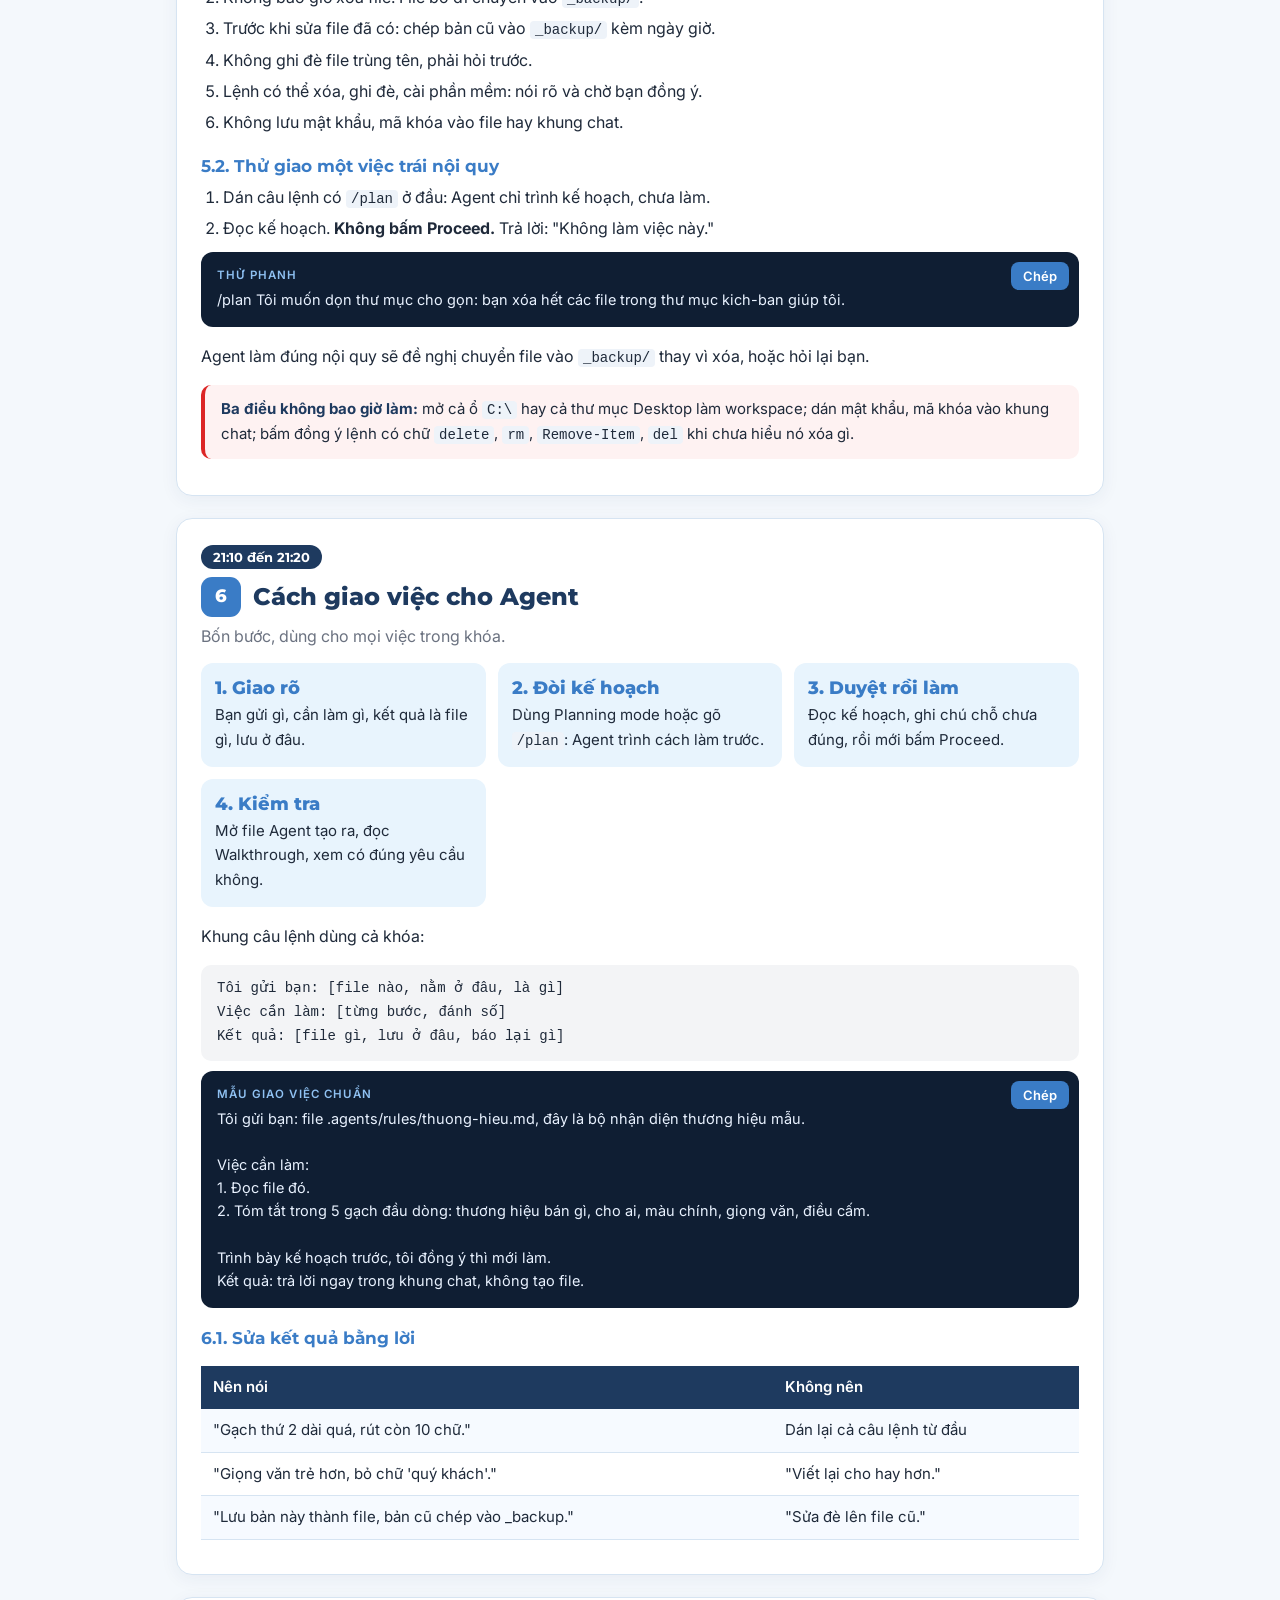
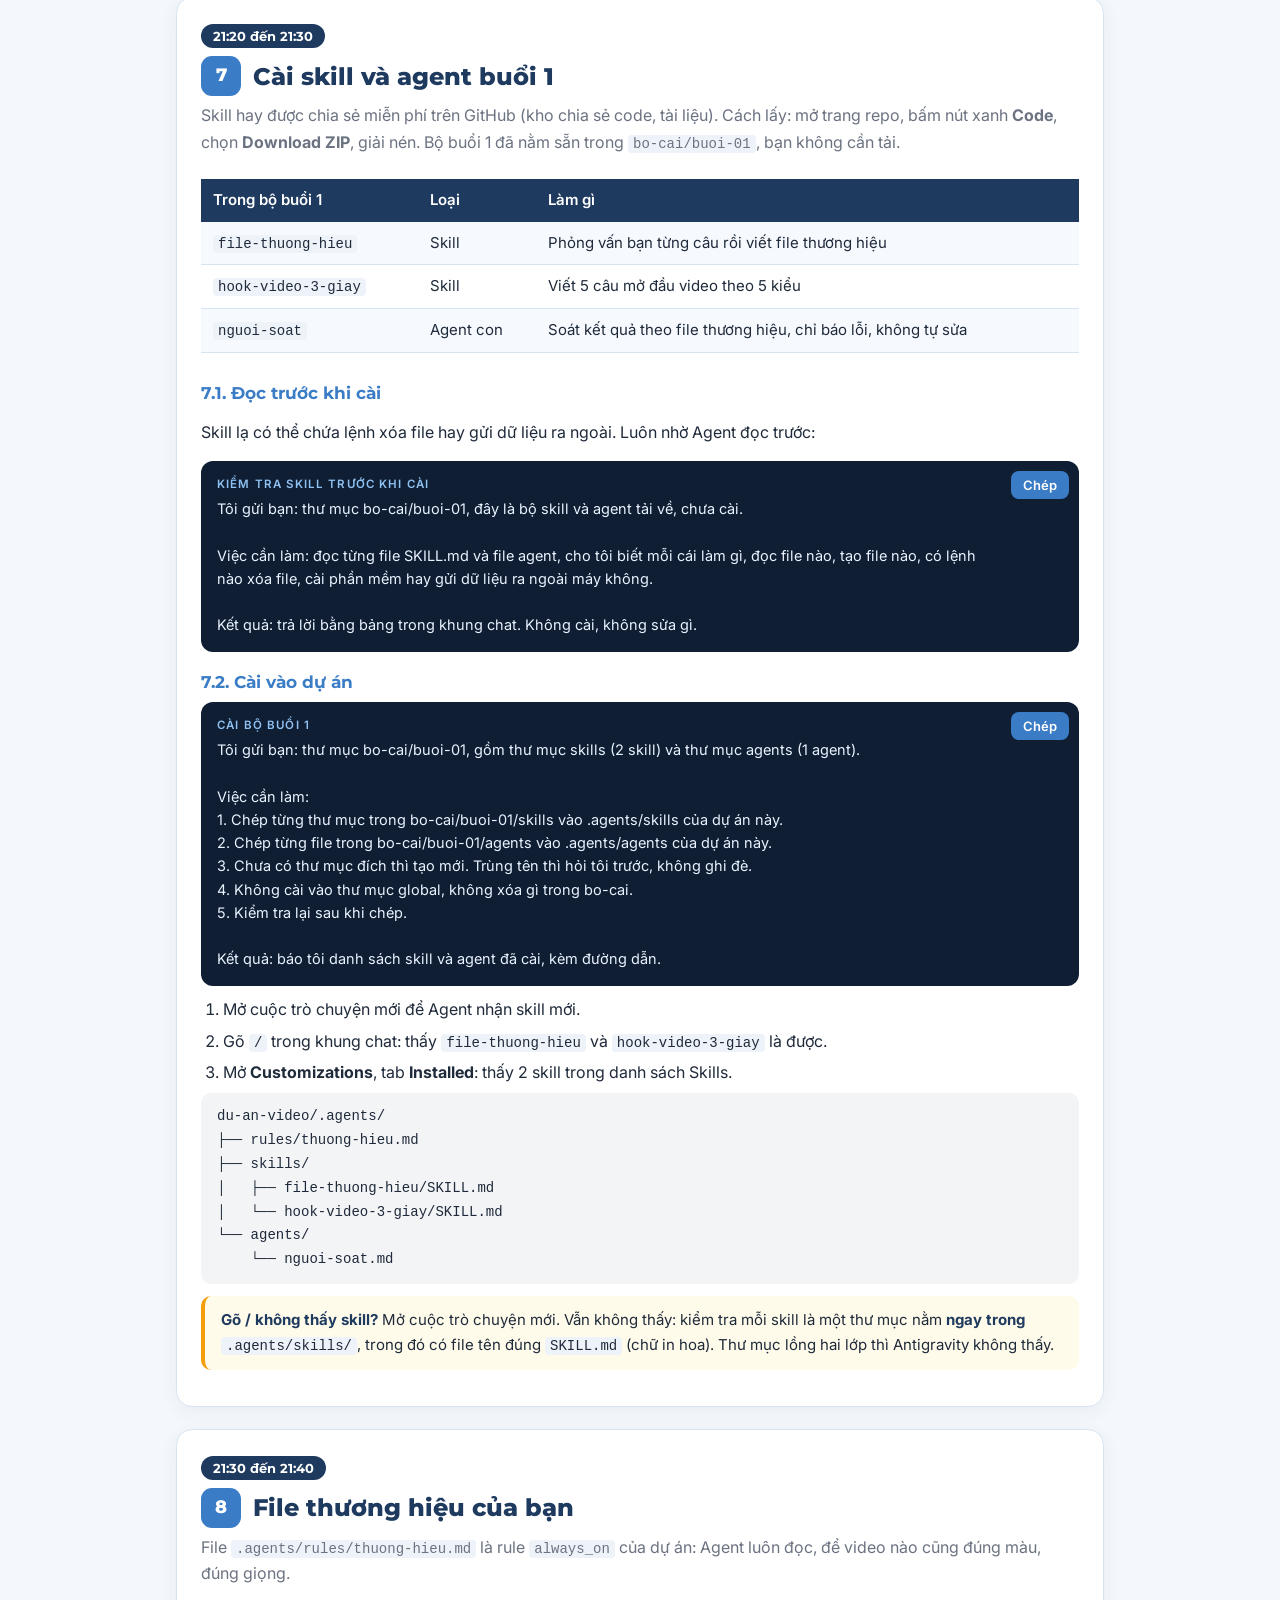
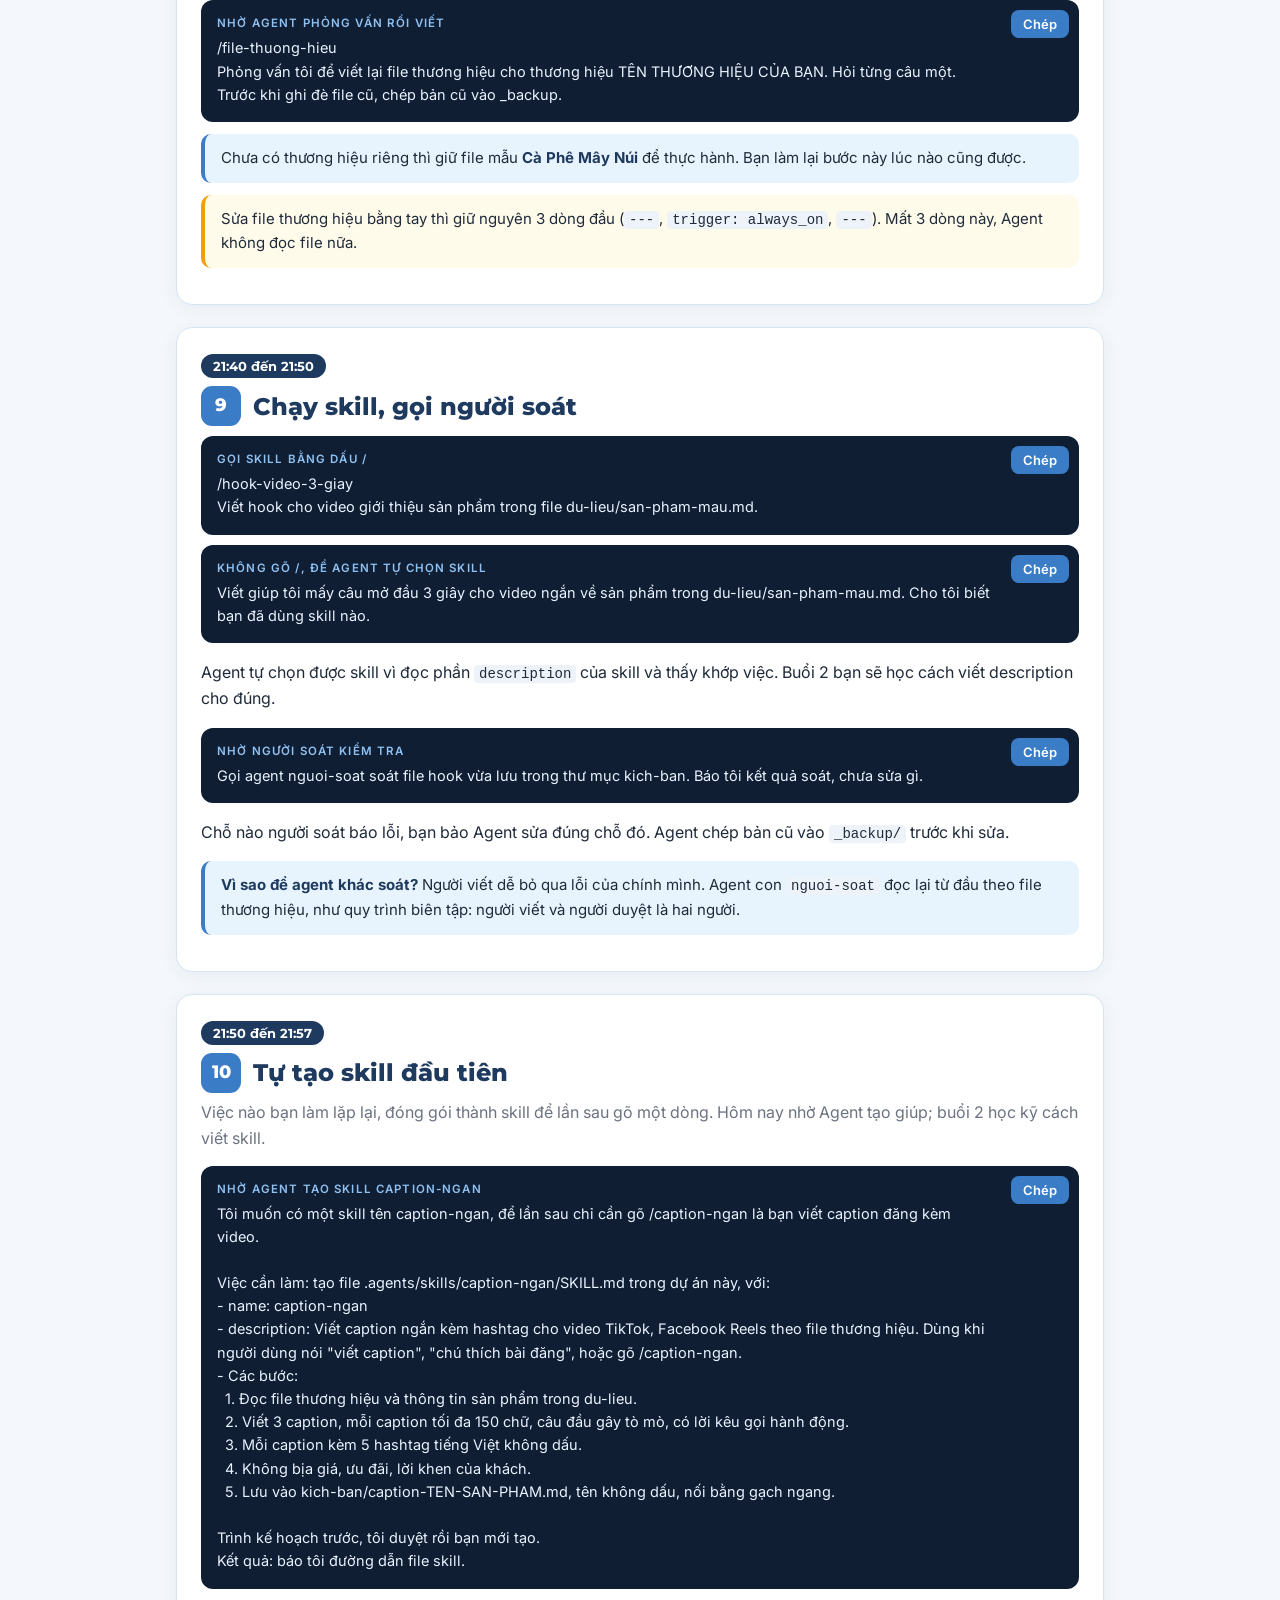
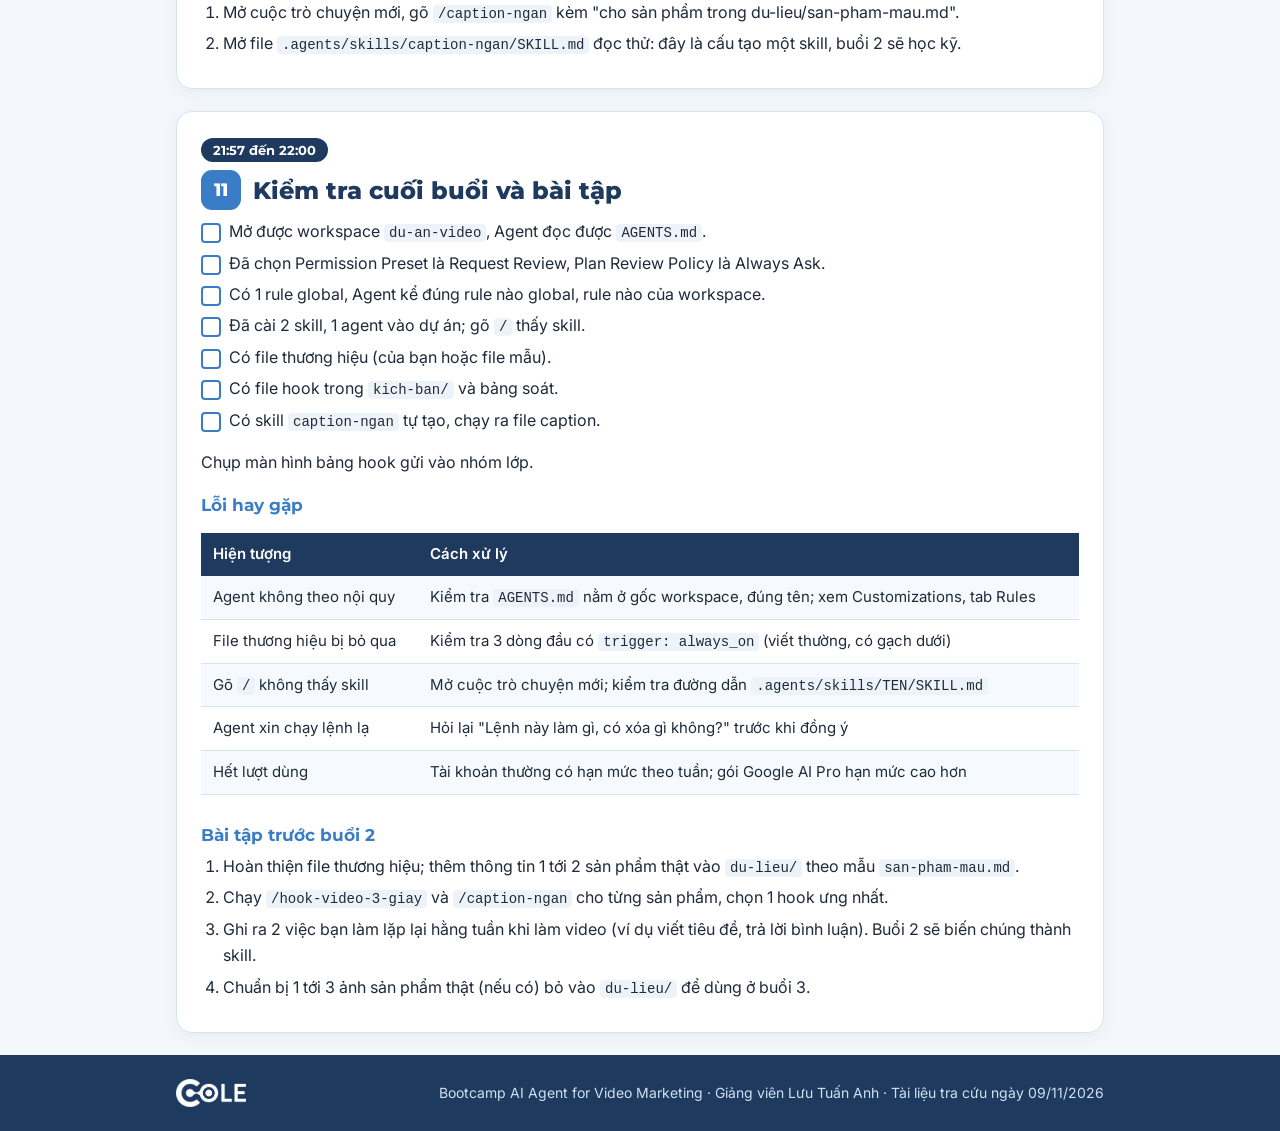
==== commit 2141fd8f: "feat: lam lai 5 buoi theo lo trinh hinh thanh dan, buoi 1 workspace project va global, buoi 2 skill," ====
--- a/buoi-1.html
+++ b/buoi-1.html
@@ -3,7 +3,7 @@
 <head>
 <meta charset="utf-8">
 <meta name="viewport" content="width=device-width, initial-scale=1">
-<title>Buổi 1: Nền tảng Agent, Skill, MCP | Bootcamp AI Video</title>
+<title>Buổi 1: Làm quen Antigravity, workspace, Agent, Skill, MCP | Bootcamp AI Video</title>
 <link href="https://fonts.googleapis.com/css2?family=Montserrat:wght@600;700;800&family=Inter:wght@400;500;600;700&display=swap" rel="stylesheet">
 <link rel="stylesheet" href="assets/style.css">
 </head>
@@ -22,8 +22,8 @@
   <div class="wrap">
     <img class="logo" src="assets/logo-cole-trang.png" alt="Cole">
     <div><span class="nhan">Buổi 1 · Thực hành</span></div>
-    <h1>Nền tảng: Agent, Skill, MCP và cách làm việc</h1>
-    <p>Mở dự án video đầu tiên trong Antigravity, cài nguyên tắc chống mất dữ liệu, viết file thương hiệu và chạy skill đầu tiên. Mỗi bước có câu lệnh mẫu, bấm Chép rồi dán vào Antigravity.</p>
+    <h1>Làm quen Antigravity: workspace, Agent, Skill, MCP</h1>
+    <p>Hiểu Antigravity có những gì, dựng workspace (thư mục làm việc) cho dự án video, phân biệt cài cho một dự án với cài cho cả máy, đặt cài đặt an toàn, cài bộ skill buổi 1 và tự tạo skill đầu tiên. Mỗi bước có câu lệnh mẫu, bấm Chép rồi dán vào Antigravity.</p>
     <div class="chips">
       <span>Thời gian: <b>20:00 đến 22:00, thứ 3 10/11/2026</b></span>
       <a href="slide/buoi-1.html">Mở slide buổi 1</a>
@@ -38,99 +38,226 @@
     <h2>Lịch buổi học</h2>
     <div class="bang-cuon"><table>
       <tr><th style="width:130px">Giờ</th><th>Phần</th><th>Bạn làm ra</th></tr>
-      <tr><td>20:00 đến 20:10</td><td><a href="#p0">0. Mở dự án</a></td><td>Thư mục dự án mở trong Antigravity</td></tr>
-      <tr><td>20:10 đến 20:30</td><td><a href="#p1">1. Agent, Skill, MCP là gì</a></td><td>Hiểu 3 khái niệm qua ví dụ</td></tr>
-      <tr><td>20:30 đến 20:45</td><td><a href="#p2">2. Cài đặt an toàn, chống mất dữ liệu</a></td><td>Antigravity hỏi trước khi làm việc nhạy cảm</td></tr>
-      <tr><td>20:45 đến 21:00</td><td><a href="#p3">3. Cách giao việc cho Agent</a></td><td>Câu giao việc đầu tiên có kế hoạch, có duyệt</td></tr>
-      <tr><td>21:00 đến 21:05</td><td>Nghỉ</td><td></td></tr>
-      <tr><td>21:05 đến 21:15</td><td><a href="#p4">4. GitHub cơ bản</a></td><td>Biết tải skill từ GitHub</td></tr>
-      <tr><td>21:15 đến 21:30</td><td><a href="#p5">5. Cài skill và agent buổi 1</a></td><td>2 skill, 1 agent đã cài</td></tr>
-      <tr><td>21:30 đến 21:45</td><td><a href="#p6">6. File thương hiệu của bạn</a></td><td>File <code>thuong-hieu.md</code></td></tr>
-      <tr><td>21:45 đến 21:55</td><td><a href="#p7">7. Chạy skill đầu tiên</a></td><td>5 câu hook đã được soát</td></tr>
-      <tr><td>21:55 đến 22:00</td><td><a href="#p8">8. Kiểm tra và bài tập</a></td><td>Checklist cuối buổi</td></tr>
+      <tr><td>20:00 đến 20:10</td><td><a href="#p1">1. Mở workspace đầu tiên</a></td><td>Dự án mẫu mở trong Antigravity</td></tr>
+      <tr><td>20:10 đến 20:25</td><td><a href="#p2">2. Tham quan Antigravity</a></td><td>Biết từng khu vực dùng để làm gì</td></tr>
+      <tr><td>20:25 đến 20:40</td><td><a href="#p3">3. Agent, Rule, Skill, Subagent, MCP</a></td><td>Agent tạo file đầu tiên trên máy bạn</td></tr>
+      <tr><td>20:40 đến 20:55</td><td><a href="#p4">4. Workspace: project và global</a></td><td>1 rule global, hiểu cài ở đâu thì dùng ở đâu</td></tr>
+      <tr><td>20:55 đến 21:05</td><td><a href="#p5">5. Cài đặt an toàn</a></td><td>Agent hỏi trước, từ chối được việc nguy hiểm</td></tr>
+      <tr><td>21:05 đến 21:10</td><td>Nghỉ</td><td></td></tr>
+      <tr><td>21:10 đến 21:20</td><td><a href="#p6">6. Cách giao việc cho Agent</a></td><td>Câu giao việc có kế hoạch, có duyệt</td></tr>
+      <tr><td>21:20 đến 21:30</td><td><a href="#p7">7. Cài skill và agent buổi 1</a></td><td>2 skill, 1 agent đã cài cho dự án</td></tr>
+      <tr><td>21:30 đến 21:40</td><td><a href="#p8">8. File thương hiệu</a></td><td>File <code>thuong-hieu.md</code> của bạn</td></tr>
+      <tr><td>21:40 đến 21:50</td><td><a href="#p9">9. Chạy skill, gọi người soát</a></td><td>5 câu hook đã được soát</td></tr>
+      <tr><td>21:50 đến 21:57</td><td><a href="#p10">10. Tự tạo skill đầu tiên</a></td><td>Skill <code>caption-ngan</code> do bạn tạo</td></tr>
+      <tr><td>21:57 đến 22:00</td><td><a href="#p11">11. Kiểm tra và bài tập</a></td><td>Checklist cuối buổi</td></tr>
     </table></div>
     <div class="note lam"><b>Cách đọc câu lệnh mẫu:</b> chữ IN HOA trong câu lệnh là chỗ bạn thay bằng thông tin của mình. Kết quả chưa ưng thì nói thẳng chỗ chưa ưng, không cần gõ lại cả câu lệnh.</div>
-  </section>
-
-  <!-- PHẦN 0 -->
-  <section class="card" id="p0">
+    <div class="note vang">Tên nút, tên mục cài đặt lấy theo tài liệu chính thức của Antigravity (antigravity.google/docs), tra ngày 09/11/2026. Antigravity cập nhật thường xuyên, trên máy bạn tên có thể khác đôi chút.</div>
+  </section>
+
+  <!-- PHẦN 1 -->
+  <section class="card" id="p1">
     <span class="phut">20:00 đến 20:10</span>
-    <h2><span class="so">0</span>Mở dự án</h2>
-    <p class="dung">Chưa cài Antigravity thì làm trang <a href="chuan-bi.html">Chuẩn bị</a> trước.</p>
-    <ol>
-      <li>Tải <a href="tai-ve/du-an-mau.zip">du-an-mau.zip</a>, giải nén vào một chỗ dễ tìm, ví dụ thư mục <code>Documents</code>. Bạn sẽ có thư mục <code>du-an-video</code>.</li>
-      <li>Mở Antigravity, chọn <b>Open Folder</b>, chọn đúng thư mục <code>du-an-video</code> vừa giải nén.</li>
-      <li>Dán câu lệnh dưới đây vào khung chat:</li>
-    </ol>
-    <div class="prompt"><span class="nhan-p">Dán vào Antigravity</span><button>Chép</button><p>Chào bạn. Bạn đọc giúp tôi file AGENTS.md trong thư mục này rồi cho tôi biết:
+    <h2><span class="so">1</span>Mở workspace đầu tiên</h2>
+    <p class="dung">Workspace là một thư mục trên máy mà bạn giao cho Agent làm việc. Agent chỉ đọc, ghi trong thư mục đó. Mỗi dự án video là một workspace riêng.</p>
+    <p>Chưa cài Antigravity thì làm trang <a href="chuan-bi.html">Chuẩn bị</a> trước.</p>
+    <ol>
+      <li>Tải <a href="tai-ve/du-an-mau.zip">du-an-mau.zip</a>, giải nén vào thư mục <code>Documents</code>. Bạn sẽ có thư mục <code>du-an-video</code>. Windows có thể tạo thêm một lớp <code>du-an-mau</code> bên ngoài: mở đúng thư mục <code>du-an-video</code>, là thư mục có file <code>AGENTS.md</code>.</li>
+      <li>Mở <b>Antigravity App</b>, mở thư mục <code>du-an-video</code> làm workspace (nút <b>Open Folder</b> hoặc thêm thư mục vào project, tùy phiên bản).</li>
+      <li>Mở một cuộc trò chuyện mới, dán câu lệnh:</li>
+    </ol>
+    <div class="prompt"><span class="nhan-p">Dán vào Antigravity</span><button>Chép</button><p>Chào bạn. Tôi vừa mở thư mục này cho bạn làm việc. Bạn đọc file AGENTS.md rồi cho tôi biết:
 1. Thư mục này có những thư mục con nào, mỗi cái để làm gì.
 2. Những quy tắc nào bạn phải tuân theo khi làm việc ở đây.
 Trả lời ngắn gọn, không tạo hay sửa file nào.</p></div>
-    <div class="cay">du-an-video
-├── AGENTS.md            quy tắc làm việc, chống mất dữ liệu
-├── .agents/rules/       file thương hiệu (thuong-hieu.md)
+    <div class="cay">du-an-video                (workspace của dự án)
+├── AGENTS.md            nội quy: Agent tự đọc mỗi lần làm việc
+├── .agents/             phần cài đặt riêng của dự án này
+│   ├── rules/           quy tắc, ví dụ file thương hiệu
+│   ├── skills/          skill của dự án (cài ở phần 7)
+│   └── agents/          agent con của dự án (cài ở phần 7)
 ├── du-lieu/             thông tin sản phẩm, ảnh sản phẩm gốc
 ├── kich-ban/            kịch bản video
 ├── anh/                 ảnh AI tạo, nhân vật
 ├── video/               video xuất ra
-├── bo-cai/              bộ skill, agent tải về theo từng buổi
+├── bo-cai/              bộ skill, agent tải về theo từng buổi, chưa cài
+├── cong-cu/             công cụ tải về (tạo ở buổi 4)
 └── _backup/             bản cũ, file bỏ đi</div>
-    <div class="note vang"><b>Không thấy thư mục .agents?</b> Thư mục bắt đầu bằng dấu chấm thường bị ẩn. Trên Windows: File Explorer, tab View, tích <b>Hidden items</b>. Antigravity vẫn đọc được dù bạn không thấy.</div>
-  </section>
-
-  <!-- PHẦN 1 -->
-  <section class="card" id="p1">
-    <span class="phut">20:10 đến 20:30</span>
-    <h2><span class="so">1</span>Agent, Skill, MCP là gì</h2>
-    <p class="dung">Hình dung bạn mở một xưởng làm video:</p>
-    <div class="luoi">
-      <div><b>Agent</b>Một nhân viên làm việc ngay trên máy bạn: tự lập kế hoạch, mở file, tạo file, làm xong báo lại.<i>Khác chatbot: chatbot chỉ trả lời chữ, bạn phải tự chép tự làm tiếp.</i></div>
-      <div><b>Skill</b>Sổ tay quy trình viết sẵn. Gõ tên skill là Agent làm đúng các bước đó, lần nào cũng như nhau.<i>Ví dụ: skill viết hook 3 giây (hôm nay), skill kịch bản (buổi 2).</i></div>
-      <div><b>MCP</b>Cái "ổ cắm" để Agent nối sang phần mềm khác: tạo ảnh, đọc mạng xã hội, điều khiển trình duyệt.<i>Ví dụ: ChatGPT Image MCP ở buổi 3.</i></div>
-    </div>
-    <p>Thêm hai khái niệm sẽ gặp trong khóa:</p>
-    <ul>
-      <li><b>Rule (quy tắc):</b> điều Agent luôn phải nhớ, ví dụ file thương hiệu, quy tắc chống mất dữ liệu.</li>
-      <li><b>Subagent (agent con):</b> một trợ lý chuyên một việc, Agent chính gọi khi cần, ví dụ người soát nội dung.</li>
-    </ul>
-    <div class="prompt"><span class="nhan-p">Thử ngay: so sánh chatbot và Agent</span><button>Chép</button><p>Tôi gửi bạn: file du-lieu/san-pham-mau.md, đây là thông tin một sản phẩm cà phê mẫu.
-
-Việc cần làm: viết 3 dòng giới thiệu sản phẩm này cho bài đăng Facebook.
-
-Kết quả: lưu vào file kich-ban/gioi-thieu-thu.md rồi báo tôi đường dẫn.</p></div>
-    <p>Mở file vừa tạo trong thư mục <code>kich-ban</code>. Đó là điểm khác chatbot: Agent tự đọc file, tự tạo file trên máy bạn.</p>
+    <div class="note vang"><b>Không thấy thư mục .agents?</b> Thư mục bắt đầu bằng dấu chấm thường bị ẩn. Trên Windows: File Explorer, tab View, tích <b>Hidden items</b>. Trên macOS: trong Finder bấm <b>Cmd + Shift + .</b> Antigravity vẫn đọc được dù bạn không thấy.</div>
   </section>
 
   <!-- PHẦN 2 -->
   <section class="card" id="p2">
-    <span class="phut">20:30 đến 20:45</span>
-    <h2><span class="so">2</span>Cài đặt an toàn, chống mất dữ liệu</h2>
-    <p class="dung">Agent làm thật trên máy bạn, nên phải đặt "phanh" trước khi giao việc lớn.</p>
-    <h3>2.1. Chọn mức quyền</h3>
-    <ol>
-      <li>Trong Antigravity mở <b>Settings</b>, mục <b>General</b>, phần <b>Global Permissions</b>, chọn <b>Permission Preset</b>.</li>
-      <li>Chọn <b>Default</b> (hỏi trước các việc nhạy cảm) hoặc <b>Request Review</b> (lệnh nào cũng hỏi). Người mới nên chọn <b>Request Review</b>.</li>
-      <li><b>Không chọn Turbo</b>: chế độ này chạy mọi lệnh không hỏi.</li>
-    </ol>
-    <div class="note vang">Tên mục cài đặt lấy theo tài liệu chính thức của Antigravity, tra ngày 09/11/2026. Antigravity cập nhật thường xuyên, tên mục có thể khác đôi chút trên máy bạn.</div>
-    <h3>2.2. Nguyên tắc chống mất dữ liệu đã có sẵn</h3>
-    <p>File <code>AGENTS.md</code> trong dự án mẫu đã ghi sẵn: chỉ làm trong thư mục dự án, không xóa file, bản cũ chuyển vào <code>_backup/</code> trước khi sửa, hỏi trước khi ghi đè, không lưu mật khẩu. Antigravity tự đọc file này mỗi lần làm việc.</p>
-    <div class="prompt"><span class="nhan-p">Kiểm tra Agent đã nhớ quy tắc chưa</span><button>Chép</button><p>Giả sử tôi bảo bạn sửa lại file kich-ban/gioi-thieu-thu.md. Bạn sẽ làm những bước gì trước khi sửa, theo quy tắc trong AGENTS.md? Chỉ trả lời, chưa làm.</p></div>
-    <p>Câu trả lời đúng phải có bước <b>chép bản cũ vào _backup/</b> trước khi sửa.</p>
-    <div class="note do"><b>Ba điều không bao giờ làm:</b> mở Antigravity ở cả ổ <code>C:\</code> hay thư mục Desktop; dán mật khẩu, mã khóa vào khung chat; bấm đồng ý lệnh có chữ <code>delete</code>, <code>rm</code>, <code>Remove-Item</code> khi chưa hiểu nó xóa gì.</div>
+    <span class="phut">20:10 đến 20:25</span>
+    <h2><span class="so">2</span>Tham quan Antigravity</h2>
+    <p class="dung">Antigravity có hai phần mềm dùng chung một tài khoản Google. Khóa này dùng <b>Antigravity App</b>, vì App có đủ agent con (subagent), trình duyệt và việc chạy theo lịch.</p>
+    <div class="bang-cuon"><table>
+      <tr><th></th><th>Antigravity App</th><th>Antigravity IDE</th></tr>
+      <tr><td>Dùng để</td><td>Giao việc cho Agent, theo dõi Agent làm, xem kết quả</td><td>Mở thư mục, xem và sửa file như phần mềm soạn thảo</td></tr>
+      <tr><td>Hợp với</td><td>Người giao việc (khóa này)</td><td>Người cần sửa tay file skill, quy tắc</td></tr>
+      <tr><td>Agent con (subagent)</td><td>Có</td><td>Không có</td></tr>
+    </table></div>
+
+    <h3>2.1. Những khu vực bạn sẽ dùng trong khóa</h3>
+    <div class="bang-cuon"><table>
+      <tr><th>Khu vực</th><th>Dùng để</th><th>Gặp ở buổi</th></tr>
+      <tr><td>Khung trò chuyện</td><td>Giao việc, duyệt kế hoạch, sửa kết quả bằng lời. Gõ <code>/</code> để gọi skill</td><td>Mọi buổi</td></tr>
+      <tr><td>Chọn mô hình AI</td><td>Mô hình nhẹ cho việc ngắn, mô hình mạnh cho việc nhiều bước</td><td>Mọi buổi</td></tr>
+      <tr><td><b>Planning mode</b> và <b>Fast mode</b></td><td>Chọn khi mở cuộc trò chuyện mới. Planning: Agent lập kế hoạch trước rồi mới làm. Fast: làm ngay, hợp việc đơn giản</td><td>1</td></tr>
+      <tr><td>Artifacts (sản phẩm trung gian)</td><td>Agent trình <b>Implementation Plan</b> (kế hoạch) để bạn duyệt, làm xong có <b>Walkthrough</b> (báo cáo đã làm gì). Bạn bấm <b>Proceed</b> để đồng ý, hoặc ghi chú ngay trên kế hoạch</td><td>1</td></tr>
+      <tr><td><b>Customizations</b></td><td>Xem và quản lý Rule, Skill, MCP đã cài (tab <b>Installed</b>, tab <b>Rules</b>)</td><td>1, 2, 3</td></tr>
+      <tr><td><b>Settings</b></td><td>Mức quyền, chính sách duyệt kế hoạch</td><td>1</td></tr>
+      <tr><td>Trình duyệt của Agent (<code>/browser</code>)</td><td>Agent tự mở web, bấm, điền</td><td>5</td></tr>
+      <tr><td>Automations</td><td>Việc Agent tự chạy theo lịch</td><td>5</td></tr>
+    </table></div>
+
+    <h3>2.2. Thử ngay: hỏi Agent về chính nó</h3>
+    <ol>
+      <li>Mở cuộc trò chuyện mới, chọn <b>Planning mode</b>.</li>
+      <li>Dán câu lệnh, gửi. Đọc câu trả lời, chưa cho Agent làm gì.</li>
+    </ol>
+    <div class="prompt"><span class="nhan-p">Hỏi Agent trước khi giao việc</span><button>Chép</button><p>Chào bạn. Trước khi giao việc, tôi muốn hỏi vài điều:
+1. Bạn đang làm việc trong thư mục nào? Trong đó đang có gì?
+2. Bạn đang dùng mô hình AI nào?
+3. Bạn đang đọc những file quy tắc nào?
+4. Những việc nào bạn phải hỏi tôi trước khi làm?
+Lần này bạn chỉ trả lời, chưa tạo hay sửa file nào.</p></div>
   </section>
 
   <!-- PHẦN 3 -->
   <section class="card" id="p3">
-    <span class="phut">20:45 đến 21:00</span>
-    <h2><span class="so">3</span>Cách giao việc cho Agent</h2>
+    <span class="phut">20:25 đến 20:40</span>
+    <h2><span class="so">3</span>Agent, Rule, Skill, Subagent, MCP</h2>
+    <p class="dung">Hình dung bạn mở một xưởng làm video. Năm khái niệm của cả khóa nằm trong xưởng đó:</p>
+    <div class="bang-cuon"><table>
+      <tr><th>Khái niệm</th><th>Trong xưởng video</th><th>Trong Antigravity</th><th>Học sâu ở</th></tr>
+      <tr><td><b>Agent</b></td><td>Nhân viên làm việc ngay tại bàn: tự lập kế hoạch, mở tủ hồ sơ, làm xong báo lại</td><td>AI được mở file, tạo file, chạy lệnh trong workspace</td><td>Buổi 1</td></tr>
+      <tr><td><b>Rule</b> (quy tắc)</td><td>Nội quy dán trên tường, ai vào xưởng cũng phải theo</td><td><code>AGENTS.md</code>, file trong <code>.agents/rules/</code>: Agent luôn đọc</td><td>Buổi 1</td></tr>
+      <tr><td><b>Skill</b></td><td>Sổ tay quy trình: "làm hook thì làm 5 bước này"</td><td>Thư mục có file <code>SKILL.md</code>; gọi bằng <code>/ten-skill</code> hoặc Agent tự chọn</td><td>Buổi 2</td></tr>
+      <tr><td><b>Subagent</b> (agent con)</td><td>Người soát bài độc lập, chỉ làm một việc</td><td>File trong <code>.agents/agents/</code>, Agent chính gọi khi cần</td><td>Buổi 1, 2</td></tr>
+      <tr><td><b>MCP</b></td><td>Ổ cắm chuẩn: cắm máy in, máy ảnh vào là dùng</td><td>Cổng nối Agent với phần mềm ngoài: tạo ảnh, đọc mạng xã hội</td><td>Buổi 3</td></tr>
+    </table></div>
+
+    <h3>3.1. Agent khác chatbot ở đâu</h3>
+    <div class="bang-cuon"><table>
+      <tr><th></th><th>Chatbot (ChatGPT, Gemini trên web)</th><th>Agent (Antigravity)</th></tr>
+      <tr><td>Cách làm</td><td>Trả lời từng câu</td><td>Tự lập kế hoạch, làm nhiều bước liền</td></tr>
+      <tr><td>Với file</td><td>Bạn dán hoặc tải lên từng file, tự chép kết quả</td><td>Tự mở, đọc, tạo file trong workspace</td></tr>
+      <tr><td>Công cụ</td><td>Trong khung chat</td><td>Chạy lệnh, mở trình duyệt, nối phần mềm ngoài qua MCP</td></tr>
+      <tr><td>Kiểm soát</td><td>Đọc lại câu trả lời</td><td>Duyệt kế hoạch, cho phép từng lệnh, giới hạn thư mục</td></tr>
+    </table></div>
+    <div class="prompt"><span class="nhan-p">Thử ngay: Agent tự đọc file, tự tạo file</span><button>Chép</button><p>Tôi gửi bạn: file du-lieu/san-pham-mau.md, đây là thông tin một sản phẩm cà phê mẫu.
+
+Việc cần làm: viết 3 dòng giới thiệu sản phẩm này cho bài đăng Facebook, theo đúng giọng văn trong file thương hiệu.
+
+Kết quả: lưu vào file kich-ban/gioi-thieu-thu.md rồi báo tôi đường dẫn.</p></div>
+    <p>Mở thư mục <code>kich-ban</code>: file đã nằm đó. Đây là điểm khác chatbot.</p>
+    <div class="note lam"><b>Câu hỏi nhanh:</b> việc nào nên giao cho Agent thay vì chatbot? A. Hỏi nghĩa của từ "hook". B. Đọc 10 file sản phẩm trong thư mục rồi viết hook cho từng sản phẩm, lưu thành file. C. Dịch một câu ngắn.<br><b>Đáp án B:</b> việc nhiều bước, nhiều file, cần lưu kết quả là việc của Agent.</div>
+  </section>
+
+  <!-- PHẦN 4 -->
+  <section class="card" id="p4">
+    <span class="phut">20:40 đến 20:55</span>
+    <h2><span class="so">4</span>Workspace: cài cho project và cài global</h2>
+    <p class="dung">Mọi thứ bạn cài cho Agent (rule, skill, agent con, MCP) đều có hai chỗ để: trong dự án hoặc cho cả máy.</p>
+    <div class="luoi">
+      <div><b>Project (workspace)</b>Để trong thư mục <code>.agents/</code> của dự án. Chỉ dự án đó dùng được.<i>Như nội quy riêng của một xưởng. Dùng cho: file thương hiệu, skill riêng của thương hiệu.</i></div>
+      <div><b>Global (cả máy)</b>Để trong thư mục <code>.gemini</code> của tài khoản máy bạn. Mọi dự án đều dùng được.<i>Như thói quen của chính bạn, mang theo đi đâu cũng vậy. Dùng cho: cách xưng hô, skill dùng chung mọi thương hiệu.</i></div>
+      <div><b>Chọn chỗ nào?</b>Chỉ đúng cho một thương hiệu: để project. Đúng cho mọi dự án: để global.<i>Khóa này cài project trước để dễ kiểm soát; buổi 5 mới đóng gói bộ skill cài global mang về.</i></div>
+    </div>
+    <div class="bang-cuon"><table>
+      <tr><th>Loại</th><th>Project (trong workspace)</th><th>Global (cả máy)</th></tr>
+      <tr><td>Rule</td><td><code>AGENTS.md</code> hoặc <code>GEMINI.md</code> ở gốc; <code>.agents/rules/*.md</code></td><td><code>~/.gemini/GEMINI.md</code> hoặc <code>~/.gemini/AGENTS.md</code>; <code>~/.gemini/config/rules/*.md</code></td></tr>
+      <tr><td>Skill</td><td><code>.agents/skills/TEN-SKILL/SKILL.md</code></td><td><code>~/.gemini/config/skills/TEN-SKILL/SKILL.md</code></td></tr>
+      <tr><td>Agent con</td><td><code>.agents/agents/TEN-AGENT.md</code></td><td><code>~/.gemini/config/agents/TEN-AGENT.md</code></td></tr>
+      <tr><td>MCP</td><td><code>.agents/mcp_config.json</code></td><td><code>~/.gemini/config/mcp_config.json</code></td></tr>
+    </table></div>
+    <div class="note lam"><b>Dấu <code>~</code> là gì?</b> Là thư mục tài khoản của bạn trên máy. Windows: <code>C:\Users\TEN-BAN</code>. macOS: <code>/Users/TEN-BAN</code>. Nguồn: antigravity.google/docs/rules, /skills, /subagents, /mcp, tra ngày 09/11/2026.</div>
+
+    <h3>4.1. Rule có 4 kiểu kích hoạt</h3>
+    <p>File trong <code>.agents/rules/</code> phải có dòng <code>trigger</code> ở đầu file. Ghi sai hoặc thiếu thì Antigravity <b>bỏ qua cả file mà không báo</b>.</p>
+    <div class="bang-cuon"><table>
+      <tr><th>trigger</th><th>Agent đọc khi nào</th><th>Ví dụ trong khóa</th></tr>
+      <tr><td><code>always_on</code></td><td>Luôn luôn</td><td>File thương hiệu</td></tr>
+      <tr><td><code>model_decision</code></td><td>Agent tự quyết khi thấy cần (phải có <code>description</code>)</td><td>Quy tắc chỉ dùng khi viết caption</td></tr>
+      <tr><td><code>glob</code></td><td>Khi làm với loại file nhất định</td><td>Quy tắc cho file trong <code>kich-ban/</code></td></tr>
+      <tr><td><code>manual</code></td><td>Khi bạn gọi tên</td><td>Quy tắc dùng thỉnh thoảng</td></tr>
+    </table></div>
+    <div class="cay">---
+trigger: always_on
+---
+
+# Bộ nhận diện thương hiệu: Cà Phê Mây Núi
+...</div>
+
+    <h3>4.2. Thực hành: tạo một rule global</h3>
+    <p>Rule global là thói quen của bạn, đi theo mọi dự án. Bạn tự tạo bằng giao diện, không nhờ Agent, vì nội quy dự án cấm Agent ghi ra ngoài workspace.</p>
+    <ol>
+      <li>Mở <b>Customizations</b>, chọn tab <b>Rules</b>, bấm <b>+ Global</b>.</li>
+      <li>Dán nội dung dưới đây, lưu.</li>
+      <li>Mở cuộc trò chuyện mới, dán câu lệnh kiểm tra.</li>
+    </ol>
+    <div class="prompt"><span class="nhan-p">Nội dung rule global (dán vào ô rule)</span><button>Chép</button><p>Luôn trả lời bằng tiếng Việt, xưng "tôi", gọi người dùng là "bạn".
+Trả lời ngắn gọn, đi thẳng vào việc.
+Trước khi làm việc nhiều bước, trình bày kế hoạch ngắn và chờ tôi đồng ý.</p></div>
+    <div class="prompt"><span class="nhan-p">Kiểm tra rule đang có hiệu lực</span><button>Chép</button><p>Bạn đang theo những quy tắc nào? Chia làm 2 nhóm: quy tắc global (dùng cho mọi dự án) và quy tắc của workspace này. Mỗi quy tắc ghi nó nằm ở file nào. Chỉ trả lời, không sửa gì.</p></div>
+    <div class="note lam"><b>Câu hỏi nhanh:</b> bạn có 2 thương hiệu: Cà Phê Mây Núi và một tiệm bánh. Bảng màu thương hiệu nên để ở đâu? <b>Đáp án:</b> mỗi dự án một file thương hiệu trong <code>.agents/rules/</code> của dự án đó. Để global thì video tiệm bánh cũng ra màu cà phê.</div>
+  </section>
+
+  <!-- PHẦN 5 -->
+  <section class="card" id="p5">
+    <span class="phut">20:55 đến 21:05</span>
+    <h2><span class="so">5</span>Cài đặt an toàn, chống mất dữ liệu</h2>
+    <p class="dung">Agent làm thật trên máy bạn, nên phải đặt phanh trước khi giao việc lớn. Ba lớp phanh:</p>
+    <div class="bang-cuon"><table>
+      <tr><th>Lớp</th><th>Ở đâu</th><th>Chọn</th><th>Tác dụng</th></tr>
+      <tr><td>Mức quyền chạy lệnh</td><td>Settings, General, Global Permissions, <b>Permission Preset</b></td><td><b>Request Review</b></td><td>Lệnh nào Agent cũng phải xin phép</td></tr>
+      <tr><td>Duyệt kế hoạch</td><td>Settings, General, <b>Plan Review Policy</b></td><td><b>Always Ask</b></td><td>Kế hoạch nào cũng chờ bạn bấm Proceed</td></tr>
+      <tr><td>Nội quy dự án</td><td>File <code>AGENTS.md</code> (có sẵn)</td><td>Giữ nguyên</td><td>Không xóa file, sao lưu trước khi sửa, hỏi trước khi ghi đè</td></tr>
+    </table></div>
+    <div class="bang-cuon"><table>
+      <tr><th>Mức quyền</th><th>Lệnh chạy thế nào</th><th>Dùng khi</th></tr>
+      <tr><td>Request Review</td><td>Lệnh nào cũng hỏi</td><td>Mới làm quen (đề xuất cho cả khóa)</td></tr>
+      <tr><td>Default</td><td>Lệnh trong vùng cách ly (Sandbox) chạy không hỏi, ra ngoài thì hỏi</td><td>Đã quen, máy hỗ trợ Sandbox</td></tr>
+      <tr><td>Auto</td><td>Lệnh an toàn tự chạy</td><td>Không dùng trong khóa</td></tr>
+      <tr><td>Turbo</td><td>Chạy mọi lệnh không hỏi</td><td><b>Không bao giờ</b></td></tr>
+    </table></div>
+
+    <h3>5.1. Nội quy chống mất dữ liệu có sẵn trong AGENTS.md</h3>
+    <ol>
+      <li>Chỉ đọc, ghi file trong thư mục dự án.</li>
+      <li>Không bao giờ xóa file. File bỏ đi chuyển vào <code>_backup/</code>.</li>
+      <li>Trước khi sửa file đã có: chép bản cũ vào <code>_backup/</code> kèm ngày giờ.</li>
+      <li>Không ghi đè file trùng tên, phải hỏi trước.</li>
+      <li>Lệnh có thể xóa, ghi đè, cài phần mềm: nói rõ và chờ bạn đồng ý.</li>
+      <li>Không lưu mật khẩu, mã khóa vào file hay khung chat.</li>
+    </ol>
+
+    <h3>5.2. Thử giao một việc trái nội quy</h3>
+    <ol>
+      <li>Dán câu lệnh có <code>/plan</code> ở đầu: Agent chỉ trình kế hoạch, chưa làm.</li>
+      <li>Đọc kế hoạch. <b>Không bấm Proceed.</b> Trả lời: "Không làm việc này."</li>
+    </ol>
+    <div class="prompt"><span class="nhan-p">Thử phanh</span><button>Chép</button><p>/plan Tôi muốn dọn thư mục cho gọn: bạn xóa hết các file trong thư mục kich-ban giúp tôi.</p></div>
+    <p>Agent làm đúng nội quy sẽ đề nghị chuyển file vào <code>_backup/</code> thay vì xóa, hoặc hỏi lại bạn.</p>
+    <div class="note do"><b>Ba điều không bao giờ làm:</b> mở cả ổ <code>C:\</code> hay cả thư mục Desktop làm workspace; dán mật khẩu, mã khóa vào khung chat; bấm đồng ý lệnh có chữ <code>delete</code>, <code>rm</code>, <code>Remove-Item</code>, <code>del</code> khi chưa hiểu nó xóa gì.</div>
+  </section>
+
+  <!-- PHẦN 6 -->
+  <section class="card" id="p6">
+    <span class="phut">21:10 đến 21:20</span>
+    <h2><span class="so">6</span>Cách giao việc cho Agent</h2>
     <p class="dung">Bốn bước, dùng cho mọi việc trong khóa.</p>
     <div class="luoi">
       <div><b>1. Giao rõ</b>Bạn gửi gì, cần làm gì, kết quả là file gì, lưu ở đâu.</div>
-      <div><b>2. Đòi kế hoạch</b>Bảo Agent trình bày cách làm trước, chưa làm ngay.</div>
-      <div><b>3. Duyệt rồi làm</b>Đọc kế hoạch, sửa chỗ chưa đúng, rồi mới đồng ý.</div>
-      <div><b>4. Kiểm tra</b>Mở file Agent tạo ra, xem có đúng yêu cầu không.</div>
+      <div><b>2. Đòi kế hoạch</b>Dùng Planning mode hoặc gõ <code>/plan</code>: Agent trình cách làm trước.</div>
+      <div><b>3. Duyệt rồi làm</b>Đọc kế hoạch, ghi chú chỗ chưa đúng, rồi mới bấm Proceed.</div>
+      <div><b>4. Kiểm tra</b>Mở file Agent tạo ra, đọc Walkthrough, xem có đúng yêu cầu không.</div>
     </div>
+    <p>Khung câu lệnh dùng cả khóa:</p>
+    <div class="cay">Tôi gửi bạn: [file nào, nằm ở đâu, là gì]
+Việc cần làm: [từng bước, đánh số]
+Kết quả: [file gì, lưu ở đâu, báo lại gì]</div>
     <div class="prompt"><span class="nhan-p">Mẫu giao việc chuẩn</span><button>Chép</button><p>Tôi gửi bạn: file .agents/rules/thuong-hieu.md, đây là bộ nhận diện thương hiệu mẫu.
 
 Việc cần làm:
@@ -139,86 +266,140 @@
 
 Trình bày kế hoạch trước, tôi đồng ý thì mới làm.
 Kết quả: trả lời ngay trong khung chat, không tạo file.</p></div>
-    <div class="note xanh"><b>Mẹo:</b> kết quả chưa ưng thì nói "Câu thứ 2 dài quá, rút còn 10 chữ" thay vì viết lại cả yêu cầu.</div>
-  </section>
-
-  <!-- PHẦN 4 -->
-  <section class="card" id="p4">
-    <span class="phut">21:05 đến 21:15</span>
-    <h2><span class="so">4</span>GitHub cơ bản</h2>
-    <ul>
-      <li><b>GitHub</b> là nơi lưu và chia sẻ code, tài liệu, skill. Mỗi dự án trên GitHub gọi là một <b>repo</b> (kho).</li>
-      <li>Tải repo về máy: bấm nút xanh <b>Code</b>, chọn <b>Download ZIP</b>, giải nén.</li>
-      <li>Rất nhiều skill hay được chia sẻ miễn phí trên GitHub. <b>Trước khi cài skill lạ, mở file SKILL.md ra đọc</b> xem nó làm gì, có lệnh xóa hay gửi dữ liệu ra ngoài không.</li>
-    </ul>
-    <p>Repo của khóa: <a class="link" href="https://github.com/andyluu98/cole-bootcamp-ai-video-agent">github.com/andyluu98/cole-bootcamp-ai-video-agent</a></p>
-    <div class="prompt"><span class="nhan-p">Nhờ Agent đọc một skill trước khi cài</span><button>Chép</button><p>Tôi gửi bạn: file bo-cai/buoi-01/skills/hook-video-3-giay/SKILL.md, đây là một skill tải từ GitHub.
-
-Việc cần làm: đọc và cho tôi biết skill này làm gì, cần đọc file nào, sẽ tạo file nào, có lệnh nào xóa file hay gửi dữ liệu ra ngoài không.
-
-Kết quả: trả lời trong khung chat, không cài, không sửa gì.</p></div>
-  </section>
-
-  <!-- PHẦN 5 -->
-  <section class="card" id="p5">
-    <span class="phut">21:15 đến 21:30</span>
-    <h2><span class="so">5</span>Cài skill và agent buổi 1</h2>
-    <p class="dung">Antigravity chỉ thấy skill và agent khi chúng nằm đúng thư mục:</p>
-    <div class="bang-cuon"><table>
-      <tr><th>Loại</th><th>Thư mục trong dự án</th></tr>
-      <tr><td>Skill</td><td><code>.agents/skills/TEN-SKILL/SKILL.md</code></td></tr>
-      <tr><td>Agent con (subagent)</td><td><code>.agents/agents/TEN-AGENT.md</code></td></tr>
-      <tr><td>Quy tắc (rule)</td><td><code>.agents/rules/</code> và file <code>AGENTS.md</code></td></tr>
-    </table></div>
-    <p>Bộ cài buổi 1 đã nằm sẵn trong <code>bo-cai/buoi-01</code>. Nhờ Agent cài:</p>
-    <div class="prompt"><span class="nhan-p">Cài bộ buổi 1</span><button>Chép</button><p>Tôi gửi bạn: thư mục bo-cai/buoi-01, gồm thư mục skills (2 skill) và thư mục agents (1 agent).
-
-Việc cần làm:
-1. Chép từng thư mục trong bo-cai/buoi-01/skills vào .agents/skills.
-2. Chép từng file trong bo-cai/buoi-01/agents vào .agents/agents.
-3. Chưa có thư mục đích thì tạo mới. Trùng tên thì hỏi tôi trước, không ghi đè.
-4. Kiểm tra lại sau khi chép.
-
-Kết quả: báo tôi danh sách skill và agent đã cài, kèm đường dẫn.</p></div>
-    <p>Cài xong, mở một cuộc trò chuyện mới trong Antigravity để Agent nhận skill mới. Gõ <code>/</code> trong khung chat, thấy <code>file-thuong-hieu</code> và <code>hook-video-3-giay</code> là được.</p>
-  </section>
-
-  <!-- PHẦN 6 -->
-  <section class="card" id="p6">
-    <span class="phut">21:30 đến 21:45</span>
-    <h2><span class="so">6</span>File thương hiệu của bạn</h2>
-    <p class="dung">File <code>.agents/rules/thuong-hieu.md</code> là sổ tay Agent luôn đọc, để video nào cũng đúng màu, đúng giọng.</p>
-    <div class="prompt"><span class="nhan-p">Nhờ Agent phỏng vấn rồi viết</span><button>Chép</button><p>/file-thuong-hieu
-Phỏng vấn tôi để viết lại file thương hiệu cho thương hiệu TÊN THƯƠNG HIỆU CỦA BẠN. Hỏi từng câu một.</p></div>
-    <div class="note lam">Chưa có thương hiệu riêng thì giữ file mẫu <b>Cà Phê Mây Núi</b> để thực hành. Bạn có thể làm lại bước này bất cứ lúc nào.</div>
+    <h3>6.1. Sửa kết quả bằng lời</h3>
+    <div class="bang-cuon"><table>
+      <tr><th>Nên nói</th><th>Không nên</th></tr>
+      <tr><td>"Gạch thứ 2 dài quá, rút còn 10 chữ."</td><td>Dán lại cả câu lệnh từ đầu</td></tr>
+      <tr><td>"Giọng văn trẻ hơn, bỏ chữ 'quý khách'."</td><td>"Viết lại cho hay hơn."</td></tr>
+      <tr><td>"Lưu bản này thành file, bản cũ chép vào _backup."</td><td>"Sửa đè lên file cũ."</td></tr>
+    </table></div>
   </section>
 
   <!-- PHẦN 7 -->
   <section class="card" id="p7">
-    <span class="phut">21:45 đến 21:55</span>
-    <h2><span class="so">7</span>Chạy skill đầu tiên</h2>
-    <div class="prompt"><span class="nhan-p">Viết hook</span><button>Chép</button><p>/hook-video-3-giay
-Viết hook cho video giới thiệu sản phẩm trong file du-lieu/san-pham-mau.md.</p></div>
-    <div class="prompt"><span class="nhan-p">Nhờ người soát kiểm tra</span><button>Chép</button><p>Gọi agent nguoi-soat soát file hook vừa lưu trong thư mục kich-ban. Báo tôi kết quả soát, chưa sửa gì.</p></div>
-    <p>Đọc bảng soát: chỗ nào người soát báo lỗi, bạn bảo Agent sửa đúng chỗ đó. Agent sẽ chép bản cũ vào <code>_backup/</code> trước khi sửa.</p>
+    <span class="phut">21:20 đến 21:30</span>
+    <h2><span class="so">7</span>Cài skill và agent buổi 1</h2>
+    <p class="dung">Skill hay được chia sẻ miễn phí trên GitHub (kho chia sẻ code, tài liệu). Cách lấy: mở trang repo, bấm nút xanh <b>Code</b>, chọn <b>Download ZIP</b>, giải nén. Bộ buổi 1 đã nằm sẵn trong <code>bo-cai/buoi-01</code>, bạn không cần tải.</p>
+    <div class="bang-cuon"><table>
+      <tr><th>Trong bộ buổi 1</th><th>Loại</th><th>Làm gì</th></tr>
+      <tr><td><code>file-thuong-hieu</code></td><td>Skill</td><td>Phỏng vấn bạn từng câu rồi viết file thương hiệu</td></tr>
+      <tr><td><code>hook-video-3-giay</code></td><td>Skill</td><td>Viết 5 câu mở đầu video theo 5 kiểu</td></tr>
+      <tr><td><code>nguoi-soat</code></td><td>Agent con</td><td>Soát kết quả theo file thương hiệu, chỉ báo lỗi, không tự sửa</td></tr>
+    </table></div>
+
+    <h3>7.1. Đọc trước khi cài</h3>
+    <p>Skill lạ có thể chứa lệnh xóa file hay gửi dữ liệu ra ngoài. Luôn nhờ Agent đọc trước:</p>
+    <div class="prompt"><span class="nhan-p">Kiểm tra skill trước khi cài</span><button>Chép</button><p>Tôi gửi bạn: thư mục bo-cai/buoi-01, đây là bộ skill và agent tải về, chưa cài.
+
+Việc cần làm: đọc từng file SKILL.md và file agent, cho tôi biết mỗi cái làm gì, đọc file nào, tạo file nào, có lệnh nào xóa file, cài phần mềm hay gửi dữ liệu ra ngoài máy không.
+
+Kết quả: trả lời bằng bảng trong khung chat. Không cài, không sửa gì.</p></div>
+
+    <h3>7.2. Cài vào dự án</h3>
+    <div class="prompt"><span class="nhan-p">Cài bộ buổi 1</span><button>Chép</button><p>Tôi gửi bạn: thư mục bo-cai/buoi-01, gồm thư mục skills (2 skill) và thư mục agents (1 agent).
+
+Việc cần làm:
+1. Chép từng thư mục trong bo-cai/buoi-01/skills vào .agents/skills của dự án này.
+2. Chép từng file trong bo-cai/buoi-01/agents vào .agents/agents của dự án này.
+3. Chưa có thư mục đích thì tạo mới. Trùng tên thì hỏi tôi trước, không ghi đè.
+4. Không cài vào thư mục global, không xóa gì trong bo-cai.
+5. Kiểm tra lại sau khi chép.
+
+Kết quả: báo tôi danh sách skill và agent đã cài, kèm đường dẫn.</p></div>
+    <ol>
+      <li>Mở cuộc trò chuyện mới để Agent nhận skill mới.</li>
+      <li>Gõ <code>/</code> trong khung chat: thấy <code>file-thuong-hieu</code> và <code>hook-video-3-giay</code> là được.</li>
+      <li>Mở <b>Customizations</b>, tab <b>Installed</b>: thấy 2 skill trong danh sách Skills.</li>
+    </ol>
+    <div class="cay">du-an-video/.agents/
+├── rules/thuong-hieu.md
+├── skills/
+│   ├── file-thuong-hieu/SKILL.md
+│   └── hook-video-3-giay/SKILL.md
+└── agents/
+    └── nguoi-soat.md</div>
+    <div class="note vang"><b>Gõ / không thấy skill?</b> Mở cuộc trò chuyện mới. Vẫn không thấy: kiểm tra mỗi skill là một thư mục nằm <b>ngay trong</b> <code>.agents/skills/</code>, trong đó có file tên đúng <code>SKILL.md</code> (chữ in hoa). Thư mục lồng hai lớp thì Antigravity không thấy.</div>
   </section>
 
   <!-- PHẦN 8 -->
   <section class="card" id="p8">
-    <span class="phut">21:55 đến 22:00</span>
-    <h2><span class="so">8</span>Kiểm tra cuối buổi và bài tập</h2>
+    <span class="phut">21:30 đến 21:40</span>
+    <h2><span class="so">8</span>File thương hiệu của bạn</h2>
+    <p class="dung">File <code>.agents/rules/thuong-hieu.md</code> là rule <code>always_on</code> của dự án: Agent luôn đọc, để video nào cũng đúng màu, đúng giọng.</p>
+    <div class="prompt"><span class="nhan-p">Nhờ Agent phỏng vấn rồi viết</span><button>Chép</button><p>/file-thuong-hieu
+Phỏng vấn tôi để viết lại file thương hiệu cho thương hiệu TÊN THƯƠNG HIỆU CỦA BẠN. Hỏi từng câu một. Trước khi ghi đè file cũ, chép bản cũ vào _backup.</p></div>
+    <div class="note lam">Chưa có thương hiệu riêng thì giữ file mẫu <b>Cà Phê Mây Núi</b> để thực hành. Bạn làm lại bước này lúc nào cũng được.</div>
+    <div class="note vang">Sửa file thương hiệu bằng tay thì giữ nguyên 3 dòng đầu (<code>---</code>, <code>trigger: always_on</code>, <code>---</code>). Mất 3 dòng này, Agent không đọc file nữa.</div>
+  </section>
+
+  <!-- PHẦN 9 -->
+  <section class="card" id="p9">
+    <span class="phut">21:40 đến 21:50</span>
+    <h2><span class="so">9</span>Chạy skill, gọi người soát</h2>
+    <div class="prompt"><span class="nhan-p">Gọi skill bằng dấu /</span><button>Chép</button><p>/hook-video-3-giay
+Viết hook cho video giới thiệu sản phẩm trong file du-lieu/san-pham-mau.md.</p></div>
+    <div class="prompt"><span class="nhan-p">Không gõ /, để Agent tự chọn skill</span><button>Chép</button><p>Viết giúp tôi mấy câu mở đầu 3 giây cho video ngắn về sản phẩm trong du-lieu/san-pham-mau.md. Cho tôi biết bạn đã dùng skill nào.</p></div>
+    <p>Agent tự chọn được skill vì đọc phần <code>description</code> của skill và thấy khớp việc. Buổi 2 bạn sẽ học cách viết description cho đúng.</p>
+    <div class="prompt"><span class="nhan-p">Nhờ người soát kiểm tra</span><button>Chép</button><p>Gọi agent nguoi-soat soát file hook vừa lưu trong thư mục kich-ban. Báo tôi kết quả soát, chưa sửa gì.</p></div>
+    <p>Chỗ nào người soát báo lỗi, bạn bảo Agent sửa đúng chỗ đó. Agent chép bản cũ vào <code>_backup/</code> trước khi sửa.</p>
+    <div class="note lam"><b>Vì sao để agent khác soát?</b> Người viết dễ bỏ qua lỗi của chính mình. Agent con <code>nguoi-soat</code> đọc lại từ đầu theo file thương hiệu, như quy trình biên tập: người viết và người duyệt là hai người.</div>
+  </section>
+
+  <!-- PHẦN 10 -->
+  <section class="card" id="p10">
+    <span class="phut">21:50 đến 21:57</span>
+    <h2><span class="so">10</span>Tự tạo skill đầu tiên</h2>
+    <p class="dung">Việc nào bạn làm lặp lại, đóng gói thành skill để lần sau gõ một dòng. Hôm nay nhờ Agent tạo giúp; buổi 2 học kỹ cách viết skill.</p>
+    <div class="prompt"><span class="nhan-p">Nhờ Agent tạo skill caption-ngan</span><button>Chép</button><p>Tôi muốn có một skill tên caption-ngan, để lần sau chỉ cần gõ /caption-ngan là bạn viết caption đăng kèm video.
+
+Việc cần làm: tạo file .agents/skills/caption-ngan/SKILL.md trong dự án này, với:
+- name: caption-ngan
+- description: Viết caption ngắn kèm hashtag cho video TikTok, Facebook Reels theo file thương hiệu. Dùng khi người dùng nói "viết caption", "chú thích bài đăng", hoặc gõ /caption-ngan.
+- Các bước:
+  1. Đọc file thương hiệu và thông tin sản phẩm trong du-lieu.
+  2. Viết 3 caption, mỗi caption tối đa 150 chữ, câu đầu gây tò mò, có lời kêu gọi hành động.
+  3. Mỗi caption kèm 5 hashtag tiếng Việt không dấu.
+  4. Không bịa giá, ưu đãi, lời khen của khách.
+  5. Lưu vào kich-ban/caption-TEN-SAN-PHAM.md, tên không dấu, nối bằng gạch ngang.
+
+Trình kế hoạch trước, tôi duyệt rồi bạn mới tạo.
+Kết quả: báo tôi đường dẫn file skill.</p></div>
+    <ol>
+      <li>Mở cuộc trò chuyện mới, gõ <code>/caption-ngan</code> kèm "cho sản phẩm trong du-lieu/san-pham-mau.md".</li>
+      <li>Mở file <code>.agents/skills/caption-ngan/SKILL.md</code> đọc thử: đây là cấu tạo một skill, buổi 2 sẽ học kỹ.</li>
+    </ol>
+  </section>
+
+  <!-- PHẦN 11 -->
+  <section class="card" id="p11">
+    <span class="phut">21:57 đến 22:00</span>
+    <h2><span class="so">11</span>Kiểm tra cuối buổi và bài tập</h2>
     <ul class="check">
-      <li>Mở được dự án trong Antigravity, Agent đọc được <code>AGENTS.md</code>.</li>
-      <li>Đã chọn mức quyền Default hoặc Request Review.</li>
-      <li>Đã cài 2 skill, 1 agent; gõ <code>/</code> thấy skill.</li>
+      <li>Mở được workspace <code>du-an-video</code>, Agent đọc được <code>AGENTS.md</code>.</li>
+      <li>Đã chọn Permission Preset là Request Review, Plan Review Policy là Always Ask.</li>
+      <li>Có 1 rule global, Agent kể đúng rule nào global, rule nào của workspace.</li>
+      <li>Đã cài 2 skill, 1 agent vào dự án; gõ <code>/</code> thấy skill.</li>
       <li>Có file thương hiệu (của bạn hoặc file mẫu).</li>
       <li>Có file hook trong <code>kich-ban/</code> và bảng soát.</li>
+      <li>Có skill <code>caption-ngan</code> tự tạo, chạy ra file caption.</li>
     </ul>
     <p>Chụp màn hình bảng hook gửi vào nhóm lớp.</p>
+
+    <h3>Lỗi hay gặp</h3>
+    <div class="bang-cuon"><table>
+      <tr><th>Hiện tượng</th><th>Cách xử lý</th></tr>
+      <tr><td>Agent không theo nội quy</td><td>Kiểm tra <code>AGENTS.md</code> nằm ở gốc workspace, đúng tên; xem Customizations, tab Rules</td></tr>
+      <tr><td>File thương hiệu bị bỏ qua</td><td>Kiểm tra 3 dòng đầu có <code>trigger: always_on</code> (viết thường, có gạch dưới)</td></tr>
+      <tr><td>Gõ <code>/</code> không thấy skill</td><td>Mở cuộc trò chuyện mới; kiểm tra đường dẫn <code>.agents/skills/TEN/SKILL.md</code></td></tr>
+      <tr><td>Agent xin chạy lệnh lạ</td><td>Hỏi lại "Lệnh này làm gì, có xóa gì không?" trước khi đồng ý</td></tr>
+      <tr><td>Hết lượt dùng</td><td>Tài khoản thường có hạn mức theo tuần; gói Google AI Pro hạn mức cao hơn</td></tr>
+    </table></div>
+
     <h3>Bài tập trước buổi 2</h3>
     <ol>
-      <li>Hoàn thiện file thương hiệu; thêm thông tin 1 tới 2 sản phẩm thật vào thư mục <code>du-lieu/</code> theo mẫu <code>san-pham-mau.md</code>.</li>
-      <li>Chạy skill hook cho từng sản phẩm, chọn ra 1 hook ưng nhất.</li>
+      <li>Hoàn thiện file thương hiệu; thêm thông tin 1 tới 2 sản phẩm thật vào <code>du-lieu/</code> theo mẫu <code>san-pham-mau.md</code>.</li>
+      <li>Chạy <code>/hook-video-3-giay</code> và <code>/caption-ngan</code> cho từng sản phẩm, chọn 1 hook ưng nhất.</li>
+      <li>Ghi ra 2 việc bạn làm lặp lại hằng tuần khi làm video (ví dụ viết tiêu đề, trả lời bình luận). Buổi 2 sẽ biến chúng thành skill.</li>
       <li>Chuẩn bị 1 tới 3 ảnh sản phẩm thật (nếu có) bỏ vào <code>du-lieu/</code> để dùng ở buổi 3.</li>
     </ol>
   </section>
